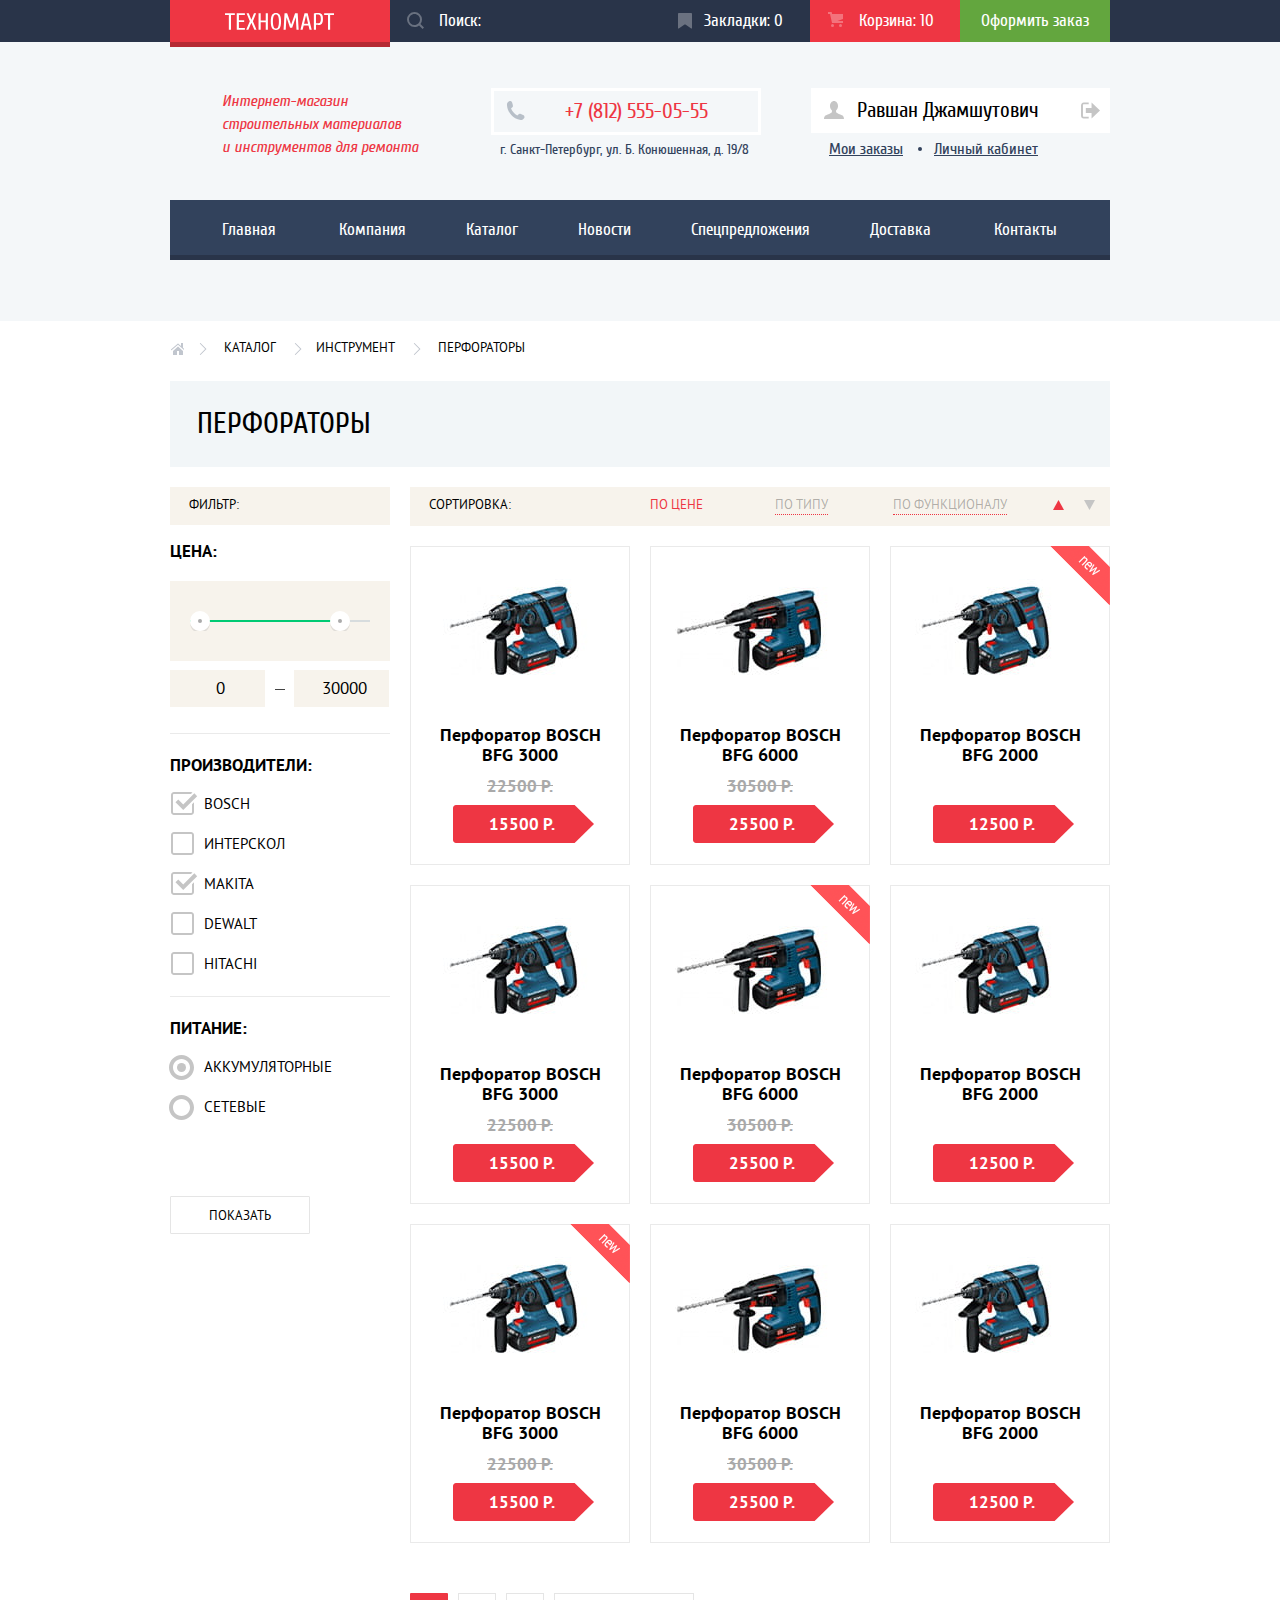
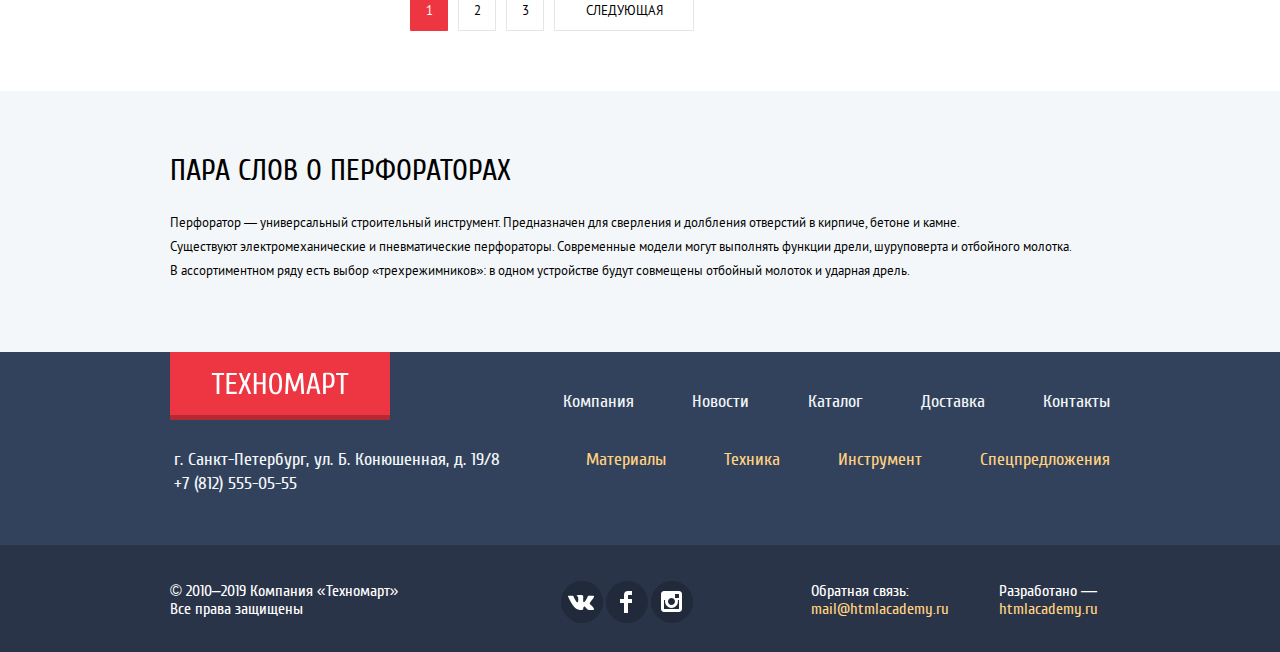
==== catalog.html @ 4da07284 "Завершила стилизацию" ====
<!DOCTYPE html>
<html lang="ru">
  <head>
    <meta charset="utf-8">
    <title>HTML Academy: Техномарт.Каталог</title>
    <link href="css/normalize.css" rel="stylesheet">
    <link href="css/style.css" rel="stylesheet">
  </head>
  <body>

    <!--Размтетка шапки-->

      <header class="main-header">
        <div class="main-navigation">
          <div class="main-navigation-wrapper container">
            <a class="main-header-logo" href="index.html">
              <img src="img/logo-technomart.svg" alt="Техномарт" width="109" height="19">
            </a>
            <form class="search" action="https://echo.htmlacademy.ru/" method="GET">
              <label class="visually-hidden" for="search">Поиск</label>
              <input class="search-input" type="text" id="search" name="search" placeholder="Поиск:">
              <button class="search-button" type="submit">
                <svg xmlns="http://www.w3.org/2000/svg" width="17" height="17" viewBox="0 0 17 17"><path fill="#ffffff" d="M17 15.586l-3.542-3.542A7.465 7.465 0 0 0 15 7.5 7.5 7.5 0 1 0 7.5 15c1.71 0 3.282-.579 4.544-1.542L15.586 17 17 15.586zM2 7.5C2 4.467 4.467 2 7.5 2 10.532 2 13 4.467 13 7.5c0 3.032-2.468 5.5-5.5 5.5A5.506 5.506 0 0 1 2 7.5z"/></svg>
                <span class="visually-hidden">Кнопка поиска</span>
              </button>
            </form>
            <ul>
              <li><a class="main-navigation-links bookmarks" href="#">Закладки: 0</a></li>
              <li><a class="main-navigation-links basket user-mark" href="#">Корзина: 10</a></li>
              <li><a class="order" href="#">Оформить заказ</a></li>
            </ul>
          </div>
        </div>

        <div class="user-navigation user-navigation-catalog container">
          <p class="user-navigation-name">Интернет-магазин строительных материалов и&nbsp;инструментов для ремонта</p>
          <p class="user-navigation-contacts">
            <a class="phone" href="tel:+78125550555">+7 (812) 555-05-55</a>
            <span class="adress">г. Санкт-Петербург, ул. Б. Конюшенная, д. 19/8</span>
          </p>
          <div class="user-area-wrapper">
            <p class="user-area">
              <a class="user-name" href="#">
                <svg xmlns="http://www.w3.org/2000/svg" width="20" height="18" viewBox="0 0 20 18">
                  <path fill="#c5c5c5" d="M17.881 14.166c-2.144-.735-4.256-1.666-5.207-2.39-.657-.501-.77-1.618-.517-2.415 1.118-.903 1.864-2.477 1.864-4.278C14.021 2.276 12.221 0 10 0S5.979 2.276 5.979 5.083c0 1.801.746 3.374 1.863 4.277.253.798.141 1.915-.517 2.416-.95.724-3.063 1.654-5.207 2.39S0 18 0 18h20s.025-3.099-2.119-3.834z"/>
                </svg>
                <span>Равшан Джамшутович</span>
              </a>
              <a class="user-logout" href="#">
                <span class="visually-hidden">Выход</span>
                <svg xmlns="http://www.w3.org/2000/svg" width="21" height="17" viewBox="0 0 21 17">
                  <g fill="#c5c5c5">
                      <path d="M21 8.5L12.125 0v6h-6v5h6v6z"/>
                      <path d="M3.106 13.952V3.048c.018-.376.171-1.057 1.01-1.057h5.027V0H4.116C1.938 0 1.112 1.81 1.087 3.027v10.946C1.112 15.189 1.938 17 4.116 17h5.027v-1.99H4.116c-.839 0-.992-.683-1.01-1.058z"/>
                  </g>
                </svg>
              </a>
            </p>
            <ul class="user-area-orders">
              <li>
                <a href="#">Мои заказы</a>
              </li>
              <li class="personal-area">
                <a href="#">Личный кабинет</a>
              </li>
            </ul>
          </div>
        </div>

        <nav class="site-navigation container">
          <ul>
            <li class="site-navigation-main-link"><a href="index.html">Главная</a></li>
            <li class="site-navigation-company-link"><a href="about-company.html">Компания</a></li>
            <li><a>Каталог</a></li>
            <li><a href="news.html">Новости</a></li>
            <li><a href="special-offer.html">Спецпредложения</a></li>
            <li><a href="delivery.html">Доставка</a></li>
            <li class="site-navigation-contacts-link"><a href="#contacts">Контакты</a></li>
          </ul>
        </nav>
      </header>

    <!--Разметка основной части-->

      <main>
        <div class="container">
        <ul class="breadcrumbs">
          <li><a class="breadcrumbs-index" href="index.html"><span class="visually-hidden">Главная</span></a></li>
          <li><a href="catalog.html">Каталог</a></li>
          <li><a href="tool.html">Инструмент</a></li>
          <li>Перфораторы</li>
        </ul>

        <h1 class="catalog-header">Перфораторы</h1>
        <div class="catalog-sections-wrapper">
          <section class="catalog-filter">
            <h2>Фильтр:</h2>

        <!--Разметка формы-->

            <form class="catalog-filter-form" action="https://echo.htmlacademy.ru/" method="POST">
              <fieldset class="catalog-range">
                <legend>Цена:</legend>
                <div class="range-controls">
                  <div class="scale">
                    <div class="bar"></div>
                  </div>
                  <div class="range-toggle range-toggle-min"></div>
                  <div class="range-toggle range-toggle-max"></div>
                </div>
                <label class="visually-hidden" for="from">От</label>
                <input class="range-from" type="text" name="from" id="from" value="0">
                <span class="dash"></span>
                <label class="visually-hidden" for="to">До</label>
                <input class="range-to" type="text" name="to" id="to" value="30000">
              </fieldset>

              <fieldset class="catalog-manufacturers">
                <legend>Производители:</legend>
                <ul>
                  <li class="filter-option">
                    <input class="visually-hidden filter-input-checkbox" type="checkbox" name="bosch" id="bosch" checked>
                    <label for="bosch">Bosch</label>
                  </li>
                  <li class="filter-option">
                    <input class="visually-hidden filter-input-checkbox" type="checkbox" name="interscol" id="interscol">
                    <label for="interscol">Интерскол</label>
                  </li>
                  <li class="filter-option">
                    <input class="visually-hidden filter-input-checkbox" type="checkbox" name="makita" id="makita" checked>
                    <label for="makita">Makita</label>
                  </li>
                  <li class="filter-option">
                    <input class="visually-hidden filter-input-checkbox" type="checkbox" name="dewalt" id="dewalt">
                    <label for="dewalt">Dewalt</label>
                  </li>
                  <li class="filter-option">
                    <input class="visually-hidden filter-input-checkbox" type="checkbox" name="hitachi" id="hitachi">
                    <label for="hitachi">Hitachi</label>
                  </li>
                </ul>
              </fieldset>

              <fieldset class="catalog-charge">
                <legend>Питание:</legend>
                <ul>
                  <li class="filter-option">
                    <input class="visually-hidden filter-input-radio" type="radio" name="supply" value="accumulator" id="accumulator" checked>
                    <label for="accumulator">Аккумуляторные</label>
                  </li>
                  <li class="filter-option">
                    <input class="visually-hidden filter-input-radio" type="radio" name="supply" value="network" id="network">
                    <label for="network">Сетевые</label>
                  </li>
                </ul>
              </fieldset>
              <button class="results-button" type="submit">Показать</button>
            </form>
          </section>

          <section class="catalog-results">
            <div class="sorting">
              <h2>Сортировка:</h2>
              <ul class="catalog-results-sorting">
                <li class="sorting-active"><a >По цене</a></li>
                <li><a href="#">По типу</a></li>
                <li><a href="#">По функционалу</a></li>
              </ul>
              <div class="dir">
                <a class="up current-dir"><span class="visually-hidden">Вверх</span>
                  <svg xmlns="http://www.w3.org/2000/svg" width="11" height="10" viewBox="0 0 11 10"><path fill="#231F20" d="M5.5 0L0 10h11z"/></svg>
                </a>
                <a class="down" href="#"><span class="visually-hidden">Вниз</span>
                  <svg xmlns="http://www.w3.org/2000/svg" width="11" height="10" viewBox="0 0 11 10"><path fill="#231F20" d="M5.5 10L0 0h11"/></svg>
                </a>
              </div>
            </div>

            <ul class="catalog-items-wrapper">
              <li class="catalog-item">
                <a href="catalog-item.html">
                  <h3>Перфоратор BOSCH BFG 3000</h3>
                  <p class="catalog-item-image">
                    <img src="img/item-image2.jpg" alt="Перфоратор BOSCH BFG 3000" width="218" height="170">
                  </p>
                </a>
                <del>22500 р.</del>
                <p class="new-price">15500 р.</p>
                <div class="item-buttons">
                  <button class="button-buy" type="button">Купить</button>
                  <button class="button-bookmark" type="button">В закладки</button>
                </div>
              </li>

              <li class="catalog-item">
                <a href="catalog-item.html">
                  <h3>Перфоратор BOSCH BFG 6000</h3>
                  <p class="catalog-item-image">
                    <img src="img/item-image3.jpg" alt="Перфоратор BOSCH BFG 6000" width="218" height="170">
                  </p>
                </a>
                <del>30500 р.</del>
                <p class="new-price">25500 р.</p>
                <div class="item-buttons">
                  <button class="button-buy" type="button">Купить</button>
                  <button class="button-bookmark" type="button">В закладки</button>
                </div>
              </li>

              <li class="catalog-item no-sale-item flag">
                <a href="catalog-item.html">
                  <h3>Перфоратор BOSCH BFG 2000</h3>
                  <p class="catalog-item-image">
                    <img src="img/item-image4.jpg" alt="Перфоратор BOSCH BFG 2000" width="218" height="170">
                  </p>
                </a>
                <p class="new-price">12500 р.</p>
                <div class="item-buttons">
                  <button class="button-buy" type="button">Купить</button>
                  <button class="button-bookmark" type="button">В закладки</button>
                </div>
              </li>

              <li class="catalog-item">
                <a href="catalog-item.html">
                  <h3>Перфоратор BOSCH BFG 3000</h3>
                  <p class="catalog-item-image">
                    <img src="img/item-image2.jpg" alt="Перфоратор BOSCH BFG 3000" width="218" height="170">
                  </p>
                </a>
                <del>22500 р.</del>
                <p class="new-price">15500 р.</p>
                <div class="item-buttons">
                  <button class="button-buy" type="button">Купить</button>
                  <button class="button-bookmark" type="button">В закладки</button>
                </div>
              </li>

              <li class="catalog-item flag">
                <a href="catalog-item.html">
                  <h3>Перфоратор BOSCH BFG 6000</h3>
                  <p class="catalog-item-image">
                    <img src="img/item-image3.jpg" alt="Перфоратор BOSCH BFG 6000" width="218" height="170">
                  </p>
                </a>
                <del>30500 р.</del>
                <p class="new-price">25500 р.</p>
                <div class="item-buttons">
                  <button class="button-buy" type="button">Купить</button>
                  <button class="button-bookmark" type="button">В закладки</button>
                </div>
              </li>

              <li class="catalog-item no-sale-item">
                <a href="catalog-item.html">
                  <h3>Перфоратор BOSCH BFG 2000</h3>
                  <p class="catalog-item-image">
                    <img src="img/item-image4.jpg" alt="Перфоратор BOSCH BFG 2000" width="218" height="170">
                  </p>
                </a>
                <p class="new-price">12500 р.</p>
                <div class="item-buttons">
                  <button class="button-buy" type="button">Купить</button>
                  <button class="button-bookmark" type="button">В закладки</button>
                </div>
              </li>

              <li class="catalog-item flag">
                <a href="catalog-item.html">
                  <h3>Перфоратор BOSCH BFG 3000</h3>
                  <p class="catalog-item-image">
                    <img src="img/item-image2.jpg" alt="Перфоратор BOSCH BFG 3000" width="218" height="170">
                  </p>
                </a>
                <del>22500 р.</del>
                <p class="new-price">15500 р.</p>
                <div class="item-buttons">
                  <button class="button-buy" type="button">Купить</button>
                  <button class="button-bookmark" type="button">В закладки</button>
                </div>
              </li>

              <li class="catalog-item">
                <a href="catalog-item.html">
                  <h3>Перфоратор BOSCH BFG 6000</h3>
                  <p class="catalog-item-image">
                    <img src="img/item-image3.jpg" alt="Перфоратор BOSCH BFG 6000" width="218" height="170">
                  </p>
                </a>
                <del>30500 р.</del>
                <p class="new-price">25500 р.</p>
                <div class="item-buttons">
                  <button class="button-buy" type="button">Купить</button>
                  <button class="button-bookmark" type="button">В закладки</button>
                </div>
              </li>

              <li class="catalog-item no-sale-item">
                <a href="catalog-item.html">
                  <h3>Перфоратор BOSCH BFG 2000</h3>
                  <p class="catalog-item-image">
                    <img src="img/item-image4.jpg" alt="Перфоратор BOSCH BFG 2000" width="218" height="170">
                  </p>
                </a>
                <p class="new-price">12500 р.</p>
                <div class="item-buttons">
                  <button class="button-buy" type="button">Купить</button>
                  <button class="button-bookmark" type="button">В закладки</button>
                </div>
              </li>
            </ul>

            <ul class="pagination-list">
              <li class="pagination-active"><a >1</a></li>
              <li><a href="#">2</a></li>
              <li><a href="#">3</a></li>
              <li class="next"><a href="#">Следующая</a></li>
            </ul>
          </section>
        </div>
      </div>

        <section class="about-product">
          <div class="container">
          <h2 class="heading">Пара слов о перфораторах</h2>
          <p class ="description">Перфоратор — универсальный строительный инструмент.
            Предназначен для сверления и долбления отверстий в кирпиче, бетоне и камне.
            Существуют&nbsp;электромеханические и пневматические перфораторы.
            Современные модели могут выполнять функции дрели, шуруповерта и отбойного молотка.
            В&nbsp;ассортиментном ряду есть выбор «трехрежимников»:
            в одном устройстве будут совмещены отбойный молоток и ударная дрель.</p>
          </div>
        </section>
      </main>

    <!--Разметка футера-->

    <footer class="main-footer">
      <div class="container">
        <div class="footer-flex">
          <div class="footer-logo-wrapper">
            <a class="logo-footer" href="index.html">
              <img src="img/logo-footer.svg" alt="Техномарт" width="138" height="23">
            </a>
            <address class="footer-adress">г. Санкт-Петербург, ул. Б. Конюшенная, д. 19/8
              +7 (812) 555-05-55
            </address>
          </div>
          <div class="footer-nav-wrapper">
            <ul class="footer-nav">
              <li><a href="about-company.html">Компания</a></li>
              <li><a href="news.html">Новости</a></li>
              <li><a href="catalog.html">Каталог</a></li>
              <li><a href="delivery.html">Доставка</a></li>
              <li><a href="#contacts">Контакты</a></li>
            </ul>
            <ul class="footer-assortment">
              <li><a href="materials.html">Материалы</a></li>
              <li><a href="technics.html">Техника</a></li>
              <li><a href="tool.html">Инструмент</a></li>
              <li><a href="special-offer.html">Спецпредложения</a></li>
            </ul>
          </div>
        </div>
      </div>

      <div class="footer-copyright">
        <div class="copyright-wrapper container">
          <p class="footer-copyright-company">© 2010–2019 Компания «Техномарт»
            <span>Все права защищены</span>
          </p>
          <div class="footer-social">
            <a class="social-button footer-vkontakte" href="#"><span class="visually-hidden">Вконтакте</span></a>
            <a class="social-button footer-facebook" href="#"><span class="visually-hidden">Фейсбук</span></a>
            <a class="social-button footer-instagram" href="#"><span class="visually-hidden">Инстаграм</span></a>
          </div>
          <p class="feedback">
            <span>Обратная связь:</span>
            <span><a class="copyright-links" href="mailto:mail@htmlacademy.ru">mail@htmlacademy.ru</a></span>
          </p>
          <p class="development">
            <span>Разработано — </span>
            <a class="copyright-links" href="https://htmlacademy.ru/intensive/htmlcss">htmlacademy.ru</a>
          </p>
        </div>
      </div>
    </footer>

     <!--Модальные окна-->

      <div class="modal modal-basket">
        <p>Товар добавлен в корзину!</p>
        <div class="basket-buttons">
          <a class="red-button" href="#">Оформить заказ</a>
          <a class="basket-continue" href="#">Продолжить покупки</a>
        </div>
        <button class="modal-close" type="button">
          <span class="visually-hidden">Закрыть</span>
        </button>
      </div>

  </body>
</html>
---- css/style.css ----
@font-face {
  font-family: "Cuprum";
  font-style: normal;
  font-weight: 400;
  src: url("../fonts/cuprum.woff2") format("woff2"),
       url("../fonts/cuprum.woff") format("woff");

}

@font-face {
  font-family: "Cuprum";
  font-style: italic;
  font-weight: 400;
  src: url("../fonts/cuprumitalic.woff2") format("woff2"),
       url("../fonts/cuprumitalic.woff") format("woff");
}

@font-face {
  font-family: "Cuprum";
  font-style: normal;
  font-weight: 700;
  src: url("../fonts/cuprumbold.woff2") format("woff2"),
       url("../fonts/cuprumbold.woff") format("woff");
}


@font-face {
  font-family: "PT Sans";
  font-style: normal;
  font-weight: 400;
  src: url("../fonts/ptsans.woff2") format("woff2"),
       url("../fonts/ptsans.woff") format("woff");
}


@font-face {
  font-family: "PT Sans";
  font-style: normal;
  font-weight: 700;
  src: url("../fonts/ptsansbold.woff2") format("woff2"),
       url("../fonts/ptsansbold.woff") format("woff");
}


*, *::before, *::after {
  box-sizing: inherit;
}

html {
  box-sizing: border-box;
}

body {
  min-width: 960px;
  margin: 0;
  padding: 0;

  font-family: "PT Sans", Arial, sans-serif;
  font-size: 13px;
  line-height: 24px;
  font-weight: 400;
  color: #000000;

  background-color: #ffffff;
  background-repeat: no-repeat;
}

.container {
  width: 960px;
  padding-left: 10px;
  padding-right: 10px;
  margin: 0 auto;
}

a {
  text-decoration: none;
}

img {
  max-width: 100%;
  height: auto;
}

.visually-hidden {
  position: absolute;
  width: 1px;
  height: 1px;
  margin: -1px;
  padding: 0;

  overflow: hidden;
  border: 0;
  clip: rect(0 0 0 0);
}


/*Стилизация header*/

.main-header {
  padding-bottom: 48px;

  font-family: "Cuprum", Arial, sans-serif;
  background-color: #f4f7f9;
}

.main-navigation,
.search-input {
  font-size: 17px;
  line-height: 18px;
  color: #ffffff;

  background-color: #293449;
}

.main-navigation-wrapper {
  display: flex;
  flex-wrap: wrap;
}

.main-header-logo {
  display: block;
  width: 220px;
  padding-top: 13px;
  padding-right: 56px;
  padding-bottom: 7px;
  padding-left: 55px;

  background-color: #ee3643;
  box-shadow: 0px 5px 0 0 #b52933;
}

.main-header-logo:hover,
.main-header-logo:focus {
  background-color: #ca2c37;
  outline: none;
}

.main-header-logo:active {
  background-color: #ba2732;
  outline: none;
}

.search {
  display: flex;
  justify-content: flex-end;
  flex-direction: row-reverse;
  width: 270px;
}

.search-button {
  width: 45px;
  background-color: #293449;
  border: none;
}

.search-button svg {
  width: 17px;
  height: 17px;
  margin-top: 3px;
  margin-left: 5px;
}

.search-button path {
  opacity: 0.3;
}

.search-input {
  display: block;
  width: 221px;
  padding-top: 12px;
  padding-bottom: 12px;
  padding-left: 4px;

  border: none;
}

.search-input::placeholder {
  color: #ffffff;
  opacity: 1;
}

.search-input:hover + .search-button {
  background-color: #212a3a;
}

.search-input:hover + .search-button path {
  opacity: 1;
}

.search-input:focus + .search-button {
  background-color: #ffffff;
}

.search-input:focus + .search-button path {
  fill: #ee3643;
  opacity: 1;
}

.main-navigation ul {
  display: flex;
  justify-content: flex-end;
  flex-wrap: wrap;
  width: 450px;
  margin-top: 0px;
  margin-bottom: 0px;
  margin-left: auto;
  padding: 0px;

  list-style: none;
}

.main-navigation li {
  width: 150px;
}

.main-navigation a {
  display: block;

  color: inherit;
}

.search-input:hover,
.main-navigation-links:hover,
.main-navigation-links:focus {
  background-color: #212a3a;
  outline: none;
}

.search-input:focus {
  background-color: #ffffff;
  outline: none;
  color: #000000;
}

.main-navigation-links {
  padding-left: 44px;
  padding-top: 12px;
  padding-bottom: 12px;
}

.main-navigation-links:active {
  background-color: #161d29;
  outline: none;
  color: rgba(255, 255, 255, 0.6);
}

.bookmarks {
  position: relative;
}

.bookmarks::before {
  content: "";
  position: absolute;

  width: 14px;
  height: 16px;

  background-image: url("../img/icon-bookmark.svg");
  background-repeat: no-repeat;

  top: 13px;
  left: 18px;

  opacity: 0.3;
}

.basket {
  position: relative;

  padding-left: 49px;
}

.basket::before {
  content: "";
  position: absolute;

  width: 15px;
  height: 15px;

  background-image: url("../img/icon-cart.svg");
  background-repeat: no-repeat;

  top: 12px;
  left: 18px;

  opacity: 0.3;
}

.bookmarks:hover::before,
.bookmarks:focus::before,
.basket:hover::before,
.basket:focus::before {
  opacity: 1;
}

.bookmarks:active::before,
.basket:active::before {
  opacity: 0.5;
}
.order {
  text-align: center;
  padding-top: 12px;
  padding-bottom: 12px;

  background-color: #63a63e;
}

.order:hover,
.order:focus {
  background-color: #5fbb2d;
  outline: none;
}

.order:active {
  background-color: #518534;
  outline: none;
  color: rgba(255, 255, 255, 0.5);
}

.user-navigation {
  display: flex;
  flex-wrap: wrap;
  margin-bottom: 39px;
  padding-top: 30px;
}

.user-navigation h1,
.user-navigation-name {
  width: 200px;
  margin-left: 52px;
  margin-top: 18px;
  margin-bottom: 0px;

  font-size: 16px;
  line-height: 23px;
  font-weight: 400;
  font-style: italic;
  color: #ee3643;
}

.user-navigation-contacts {
  display: flex;
  flex-direction: column;
  width: 280px;
  margin-top: 16px;
  margin-left: 69px;
  margin-bottom: 0px;
}

.phone {
  width: 270px;
  position: relative;
  padding-top: 10px;
  padding-right: 49px;
  padding-bottom: 10px;
  padding-left: 69px;

  font-size: 21px;
  line-height: 21px;
  text-align: center;
  color: #ee3643;

  border: 3px solid #ffffff;
}

.phone::before {
  content: "";
  position: absolute;

  width: 19px;
  height: 19px;

  background-image: url("../img/icon-phone.svg");
  background-repeat: no-repeat;

  top: 10px;
  left: 12px;
}

.adress {
  display: block;
  margin-top: 3px;
  margin-left: 9px;

  font-size: 14px;
  line-height: 24px;
  color: #32425c;
}

.user-navigation ul {
  display: flex;
  justify-content: space-between;
  flex-wrap: wrap;
  margin-top: 28px;
  margin-bottom: 0px;
  margin-left: auto;
  padding-left: 0px;

  list-style: none;
}

.user-navigation-button {
  padding-top: 10px;
  padding-bottom: 10px;

  font-size: 21px;
  line-height: 21px;
  color: #000000;

  background-color: #ffffff;
}

.user-navigation-button:hover,
.user-navigation-button:focus {
  color: #ee3643;
  outline: none;
}

.user-navigation-button:active {
  color: rgba(0, 0, 0, 0.3);
  outline: none;
}

.login {
  position: relative;
  padding-right: 26px;
  padding-left: 48px;
}

.login svg {
  position: absolute;
  width: 20px;
  height: 17px;

  top: 14px;
  left: 14px;
}

.login:hover path,
.login:focus path {
  fill: #32425C;
}

.login:active path {
  fill: #c5c5c5;
}

.registration {
  margin-left: 10px;
  padding-right: 24px;
  padding-left: 23px;
}

.site-navigation {
  width: 940px;
  margin: 0 auto;
  padding: 0px;

  background-color: #32425c;
  box-shadow: inset 0px -5px 0 0 #293449;
}

.site-navigation ul {
  display: flex;
  flex-wrap: wrap;

  margin-top: 0px;
  margin-right: 0px;
  margin-left: 0px;
  padding-left: 0px;
  padding-right: 0px;

  list-style: none;
}

.site-navigation a {
  display: block;
  padding-top: 21px;
  padding-right: 30px;
  padding-bottom: 22px;
  padding-left: 30px;

  font-size: 17px;
  line-height: 17px;
  text-align: center;
  color: #ffffff;
}

.site-navigation-main-link a {
  padding-left: 52px;
}

.site-navigation-company-link a,
.site-navigation-contacts-link a {
  padding-left: 33px;
}

.site-navigation-contacts-link a {
  padding-right: 52px;
}

.site-navigation a:hover,
.site-navigation a:focus {
  background-color: #293449;
  outline: none;
}

.site-navigation a:active {
  background-color: #1d2739;
  color: rgba(255, 255, 255, 0.5);
  outline: none;
}

/*стилизация main*/


.catalog {
  margin-bottom: 53px;

  font-family: "Cuprum", Arial, sans-serif;
}

.assortment {
  padding-left: 0px;
  margin-top: 0px;
  margin-bottom: 0px;

  list-style: none;
}

.assortment-wrapper {
  display: flex;
  justify-content: space-between;
  flex-wrap: wrap;

  margin-top: 58px;
  margin-bottom: 20px;
}

.assortment li {
  width: 300px;
  padding-top: 21px;
  padding-bottom: 23px;
  padding-left: 23px;
}

.assortment span {
  display: block;
  margin-bottom: 12px;

  font-size: 24px;
  line-height: 30px;
  color: #ffffff;
  letter-spacing: 0.8px;
}

.assortment a {
  display: block;
  width: 135px;

  margin-left: 2px;
  padding-top: 11px;
  padding-bottom: 8px;

  font-size: 14px;
  line-height: 18px;
  color: #ffffff;
  text-transform: uppercase;
  text-align: center;

  background-color: rgba(0, 0, 0, 0.1);
  border-radius: 3px;
}

.assortment a:hover,
.assortment a:focus {
  background-color: rgba(0, 0, 0, 0.2);
  outline: none;
}

.assortment a:active {
  background-color: rgba(0, 0, 0, 0.3);
  outline: none;
}

.materials {
  position: relative;

  background-color: #ffbf47;
}

.materials::before {
  content: "";
  position: absolute;

  width: 44px;
  height: 65px;

  background-image: url("../img/icon-1.svg");
  background-repeat: no-repeat;

  top: 31px;
  right: 43px;
}

.flag {
  position: relative;
}

.flag::after {
  content: "";
  position: absolute;

  width: 60px;
  height: 59px;

  background-image: url("../img/new-flag.png");
  background-repeat: no-repeat;

  top: 0px;
  right: 0px;
}

.tool {
  position: relative;

  background-color: #3bbce3;
}

.tool::before {
  content: "";
  position: absolute;

  width: 75px;
  height: 61px;

  background-image: url("../img/icon-2.svg");
  background-repeat: no-repeat;

  top: 33px;
  right: 28px;
}

.technics {
  position: relative;

  background-color: #dc91d8;
}

.technics::before {
  content: "";
  position: absolute;

  width: 78px;
  height: 62px;

  background-image: url("../img/icon-3.svg");
  background-repeat: no-repeat;

  top: 31px;
  right: 31px;
}

.technics a {
  margin-left: 0px;
}

/* стилизация слайдера */

.slide-wrapper {
  display: flex;
  justify-content: space-between;
}

.slide-container {
  position: relative;
}

.slide-tool {
  margin-top: 0px;
  margin-bottom: 0px;
  padding-left: 0px;

  list-style: none;
}

.slide-tool li {
  width: 620px;
  position: relative;

  background-color: #706d6d;
}

.slide-tool h3 {
  position: absolute;
  margin-top: 0px;
  margin-bottom: 0px;

  top: 24px;
  left: 24px;

  font-size: 36px;
  line-height: 36px;
  font-weight: 700;
  color: #ffffff;
  text-transform: uppercase;
}

.slide-tool img {
  display: block;
}

.slide-tool span {
  display: block;
  position: absolute;

  top: 61px;
  left: 25px;

  font-size: 18px;
  line-height: 24px;
  color: #ffffff;
}

.red-button {
  display: block;

  font-family: "Cuprum", Arial, sans-serif;
  font-size: 14px;
  line-height: 18px;
  text-align: center;
  color: #ffffff;
  text-transform: uppercase;

  background-color: #ee3643;
  border-radius: 3px;
}

.red-button:hover,
.red-button:focus {
  background-color: #ca2c37;
  outline: none;
}

.red-button:active {
  background-color: #ba2732;
}

.slide-red-button {
  position: absolute;
  width: 195px;
  padding-top: 11px;
  padding-bottom: 10px;
  padding-left: 4px;

  left: 25px;
  bottom: 21px;
}

.back {
  position: absolute;
  width: 22px;
  height: 40px;
  top: 114px;
  left: 25px;

  background-color: transparent;
  background-image: url("../img/icon-left.svg");
  background-repeat: no-repeat;

  border: none;
}

.forward {
  position: absolute;
  width: 22px;
  height: 40px;
  top: 114px;
  right: 20px;

  background-color: transparent;
  background-image: url("../img/icon-right.svg");
  background-repeat: no-repeat;

  border: none;
}

.back:hover,
.back:focus,
.forward:hover,
.forward:focus {
  opacity: 0.5;
}

.back:active,
.forward:active {
  opacity: 0.3;
}

.slide-1 {
  position: absolute;
  width: 10px;
  height: 10px;
  padding-left: 0px;
  padding-right: 0px;
  bottom: 36px;
  left: 295px;

  background-color: #ffffff;
  background-repeat: no-repeat;
  border: none ;

  border-radius: 50%;
}

.slide-2 {
  position: absolute;
  width: 10px;
  height: 10px;
  padding-left: 0px;
  padding-right: 0px;
  bottom: 36px;
  right: 295px;

  background-color: #ffffff;
  background-repeat: no-repeat;
  border: none ;

  border-radius: 50%;
}


.indicator::before {
  content: "";
  position: absolute;

  top: 2px;
  left: 2px;

  width: 6px;
  height: 6px;

  background-color: #ee3643;
  background-repeat: no-repeat;

  border-radius: 50%;
}

.hummer-drill {
  display: none;
}

.discounts {
  position: relative;
  margin-bottom: 20px;

  background-color: #8ed78f;
}

.delivery {
  position: relative;
  background-color: #ffc047;
}

.discounts a,
.delivery a {
  margin-left: 0px;
  padding-top: 11px;
}

.discounts::before {
  content: "";
  position: absolute;

  width: 59px;
  height: 72px;

  background-image: url("../img/icon-4.svg");
  background-repeat: no-repeat;

  top: 26px;
  right: 45px;
}

.delivery::before {
  content: "";
  position: absolute;

  width: 78px;
  height: 63px;

  background-image: url("../img/icon-5.svg");
  background-repeat: no-repeat;

  top: 32px;
  right: 31px;
}

/* популярные товары */

.popular {
  display: flex;
  justify-content: space-between;
  margin-bottom: 21px;

  background-color: #f9f5f0;
}

.popular h2 {
  margin-top: 30px;
  margin-bottom: 27px;
  margin-left: 28px;

  font-family: "Cuprum", Arial, sans-serif;
  font-size: 30px;
  line-height: 30px;
  color: #32425c;
  font-weight: 400;
  text-transform: uppercase;
}

.red-button-popular {
  width: 253px;
  margin-top: 25px;
  margin-right: 23px;
  margin-bottom: 25px;
  margin-left: auto;
  padding-top: 10px;
  padding-bottom: 10px;
}

.catalog-list {
  margin-top: 0px;
  margin-bottom: 0px;
  padding-left: 0px;

  list-style: none;
}

.list-wrapper {
  display: flex;
  justify-content: space-between;
  flex-wrap: wrap;
}

.catalog-item {
  position: relative;
  width: 220px;
  margin-bottom: 20px;

  border: 1px solid #eaeaea;
}

.catalog-item-image {
  margin-top: 0px;
  margin-bottom: 8px;
}

.catalog-item a {
  display: flex;
  flex-direction: column-reverse;
}

.catalog-item:hover {
  box-shadow: 0px 10px 25px 0 rgba(41, 52, 73, 0.5);
}

.catalog-item h3 {
  margin-top: 0px;
  margin-bottom: 12px;
  padding-right: 15px;
  padding-left: 15px;

  font-size: 18px;
  line-height: 20px;
  font-weight: 700;
  text-align: center;
  color: #000000;
}

.catalog-item img {
  display: block;
  margin: 0 auto;
}

.catalog-item.flag::after {
  top: -1px;
  right: -1px;

  z-index: 20;
}

.catalog-item del {
  display: block;
  margin-bottom: 7px;

  font-size: 17px;
  line-height: 18px;
  font-weight: 700;
  text-transform: uppercase;
  text-align: center;
  color: #a9a9a9;
}

.new-price {
  margin-top: 0px;
  margin-bottom: 18px;
  margin-left: 7px;

  padding-top: 13px;
  padding-right: 40px;
  padding-bottom: 13px;
  padding-left: 36px;

  font-size: 17px;
  line-height: 18px;
  font-weight: 700;
  text-align: center;
  color: #ffffff;
  text-transform: uppercase;

  background-image: url("../img/item-button.svg");
  background-repeat: no-repeat;
  background-position: center;
}

.no-sale-item h3 {
  margin-bottom: 37px;
}

.item-buttons {
  position: absolute;
  top: 0px;
  left: 0px;

  width: 218px;
  height: 170px;
  padding-top: 43px;
  padding-right: 0px;
  padding-bottom: 40px;
  padding-left: 0px;

  background-color: rgba(255,255,255,0.9);
  z-index: 10;
}

.button-buy,
.button-bookmark {
  display: block;
  width: 135px;

  margin: 0 auto;
  margin-bottom: 8px;
  padding-top: 7px;
  padding-bottom: 7px;

  font-family: "Cuprum", Arial, sans-serif;
  font-size: 14px;
  line-height: 18px;
  font-weight: 400;
  text-align: center;
  text-transform: uppercase;

  border: none;
  border-radius: 3px;
}

.button-buy {
  position: relative;
  padding-top: 10px;
  padding-bottom: 10px;

  color: #ffffff;

  background-color: #63a63e;
  box-shadow: inset 0px -3px 0 0 #367315;
}

.button-buy::before {
  content: "";
  position: absolute;

  width: 15px;
  height: 15px;

  background-image: url("../img/icon-cart.svg");
  background-repeat: no-repeat;

  top: 11px;
  left: 12px;

  opacity: 0.3;
}

.button-buy:hover,
.button-buy:focus {
  background-color: #5fbb2d;
  outline: none;
}


.button-buy:active {
  background-color: #518534;
  box-shadow: none;
  outline: none;
}

.button-buy:hover::before,
.button-buy:focus::before,
.button-buy:active::before {
  opacity: 1;
}

.button-bookmark {
  padding-top: 8px;

  color: #32425c;

  background-color: #ffffff;
  border: 3px solid #63a63e;
}

.button-bookmark:hover,
.button-bookmark:focus,
.button-bookmark:active {
  border: 3px solid #32425c;
  outline: none;
}

.button-bookmark:active {
  opacity: 0.3;
}

.item-buttons {
  display: none;
}

.catalog-item:hover .item-buttons {
  display: block;
}

.catalog-item:focus-within .item-buttons {
  display: block;
}


/* популярные производители */

.manufacturers {
  padding-bottom: 65px;
}

.manufacturers-item {
  display: flex;
  flex-wrap: wrap;
  margin-top: 0px;
  margin-bottom: 0px;
  padding-left: 0px;

  list-style: none;
}

.manufacturers-item li {
  width: 220px;
  min-height: 145px;
  margin-right: 20px;
  margin-bottom: 20px;

  border: 1px solid #eaeaea;
}

.manufacturers-item li:nth-child(4n) {
  margin-right: 0px;
}

.manufacturers-item li:hover,
.manufacturers-item li:focus {
  box-shadow: 0px 10px 25px 0 rgba(41, 52, 73, 0.5);
  outline: none;
}

.manufacturers-item li:active {
  box-shadow: 0px 4px 10px 0 rgba(41, 52, 73, 0.5);
  outline: none;
  opacity: 0.3;
}

.manufacturers-item a {
  display: block;
}

.manufacturers-item img {
  display: block;
  margin: 0 auto;
}

.item-bosch {
  padding-top: 53px;
  padding-bottom: 54px;
}

.item-makita {
  padding-top: 50px;
  padding-bottom: 54px;
}

.item-dewalt {
  padding-top: 48px;
  padding-bottom: 52px;
}

.item-interscol {
  padding-top: 20px;
  padding-bottom: 36px;
}

.item--hitachi {
  padding-top: 57px;
  padding-bottom: 56px;
  padding-left: 3px;
}

.item-lg {
  padding-top: 34px;
  padding-bottom: 37px;
}

.item-aeg {
  padding-top: 22px;
  padding-bottom: 26px;
}

.item-metabo {
  padding-top: 33px;
  padding-bottom: 42px;
  padding-left: 4px;
}


/* Сервисы */

.services {
  background-color: #f4f7f9;
}

.heading {
  margin-top: 0px;
  margin-bottom: 25px;
  padding-top: 64px;

  font-family: "Cuprum", Arial, sans-serif;
  font-size: 30px;
  line-height: 30px;
  font-weight: 400;
  text-transform: uppercase;
}

.description {
  margin-top: 0px;
  margin-bottom: 33px;
}

.services-slide-wrapper {
  display: flex;
  justify-content: space-between;
}

.services-buttons {
  position: relative;
  padding-top: 36px;
}

.services-buttons::before {
  content: "";
  position: absolute;

  width: 10px;
  height: 279px;

  background-image: url("../img/divider.png");
  background-repeat: no-repeat;

  top: 0;
  right: 0;
}

.services-button {
  display: block;
  width: 240px;
  padding-top: 16px;
  padding-bottom: 17px;
  padding-left: 22px;

  font-family: "Cuprum", Arial, sans-serif;
  font-size: 21px;
  line-height: 30px;
  font-weight: 700;
  text-align: left;
  color: #ffffff;

  background-color: #32425c;
  border: none;
  box-shadow: 0px 1px 0 0 #293449, inset 0px 1px 0 0 #405069;
}

.services-button:nth-child(2) {
  padding-top: 15px;
}

.services-button:hover,
.services-button:focus {
  background-color: #293449;
  box-shadow: 0px 1px 0 0 #293449, inset 0px 1px 0 0 #405069;
  outline: none;
}

.services-active,
.services-active:hover,
.services-button:active {
  color: #32425c;

  background-color: #ffffff;
  box-shadow: none;
} /*для белой кнопки*/

.services-slider {
  width: 620px;
  padding-left: 0px;
  margin-top: 0px;
  margin-bottom: 0px;

  list-style: none;
}

.services-slider li {
  padding-bottom: 130px;
}

.services-heading {
  margin-top: 36px;
  margin-bottom: 24px;

  font-family: "Cuprum", Arial, sans-serif;
  font-size: 36px;
  line-height: 36px;
  font-weight: 400;
  text-transform: uppercase;

  color:  #32425c
}

.services-description {
  margin-top: 0px;
  margin-bottom: 0px;
}

.slide-delivery {
  display: block;
  background-image: url("../img/delivery.png");
  background-repeat: no-repeat;
  background-position: 150px 25px;
}

.slide-delivery p {
  width: 275px;
}

.slide-guarantee {
  display: none;

  background-image: url("../img/guarantee.png");
  background-repeat: no-repeat;
  background-position: top right;
}

.slide-guarantee p {
  width: 379px;
}

.slide-credit {
  display: none;

  background-image: url("../img/credit.png");
  background-repeat: no-repeat;
  background-position: top right;
}

.slide-credit p {
  width: 279px;
  margin-bottom: 30px;
}

.credit-red-button {
  width: 195px;
  padding-top: 10px;
  padding-bottom: 10px;

  background-color: #ff5357;
}

/* О компании */

.about-company {
  display: flex;
  justify-content: space-between;
  padding-top: 15px;
  padding-bottom: 85px;
}

.about-company-wrapper {
  width: 550px;
}

.about-company-transport > p:nth-child(2) {
  margin-bottom: 24px;
}

.transport-wrapper {
  width: 386px;
  margin-bottom: 16px;
}

.transport-wrapper p {
  margin-bottom: 22px;
}

.transport-wrapper ul {
  margin-top: 0px;
  margin-bottom: 0px;
  padding-left: 0px;

  list-style: none;
}

.transport-wrapper li {
  position: relative;
  padding-left: 36px;
  padding-bottom: 20px;

  font-family: "Cuprum", Arial, sans-serif;
  font-size: 18px;
  line-height: 20px;
}

.transport-wrapper li::before {
  position: absolute;
  content: "";

  width: 25px;
  height: 2px;

  background-color: #ee3643;
  background-repeat: no-repeat;

  top: 9px;
  left: 0px;
}

.about-company-transport .red-button {
  width: 220px;
  padding-top: 10px;
  padding-bottom: 10px;
}

.map {
  display: block;
  margin-bottom: 32px;
}

.contacts-wrapper .red-button {
  padding-top: 10px;
  padding-bottom: 10px;
  padding-left: 5px;
}

/* Стилизация каталога */

.user-navigation-catalog {
  margin-bottom: 38px;
}

.user-mark {
  background-color: #ee3643;
}

.catalog-basket:hover,
.catalog-basket:focus {
  outline: none;

  background-color: #ca2c37;
}

.catalog-basket:active {
  outline: none;

  background-color: #ca2c37;
}

.user-area {
  width: 299px;
  margin-left: 40px;
  display: flex;

  margin-top: 0px;
  margin-bottom: 5px;
}

.user-name {
  width: 260px;
  display: block;
  position: relative;

  white-space: nowrap;
  overflow: hidden;

  margin-top: 16px;
  padding-top: 12px;
  padding-bottom: 11px;
  padding-right: 10px;
  padding-left: 46px;

  font-size: 21px;
  line-height: 21px;
  color: #000000;

  background-color: #ffffff;
}

.user-name svg {
  position: absolute;

  width: 20px;
  height: 18px;

  top: 13px;
  left: 13px;
}

.user-name:hover path,
.user-name:focus path {
  fill: #32425c;
}

.user-name:active {
  color: rgba(0, 0, 0, 0.3);
  outline: none;
}

.user-name:active path {
  fill:#c5c5c5;
}

.user-logout {
  display: block;
  position: relative;
  width: 39px;
  height: 45px;
  margin-top: 16px;

  background-color: #ffffff;
}

.user-logout svg {
  position: absolute;

  width: 20px;
  height: 17px;

  top: 14px;
  right: 10px;
}

.user-logout:hover path,
.user-logout:focus path {
  fill: #32425C;
}

.user-logout:active path {
  fill: #c5c5c5;
}

.user-area-wrapper .user-area-orders {
  margin-top: 0px;
  margin-left: 58px;
  padding-left: 0px;
  display: flex;
  justify-content: flex-start;

  list-style: none;
}

.user-area-orders a {
  margin-right: 15px;

  font-size: 16px;
  line-height: 18px;
  color: #32425c;
  text-decoration: underline;
}

.user-area-orders a:hover,
.user-area-orders a:focus {
  color: #ee3643;
  outline: none;
}

.user-area-orders a:active {
  color: rgba(0, 0, 0, 0.3);
  outline: none;
}

.personal-area {
  position: relative;
  padding-left: 16px;
}

.personal-area::before {
  position: absolute;
  content: "";

  width: 4px;
  height: 4px;

  background-color: #32425c;
  background-repeat: no-repeat;
  border-radius: 50%;

  top: 9px;
  left: 0px;
}

/* стилизация main каталога */

.breadcrumbs {
  display: flex;
  margin-top: 18px;
  margin-bottom: 24px;
  padding-left: 0px;

  list-style: none;
}

.breadcrumbs a,
.breadcrumbs li {
  position: relative;

  font-size: 13px;
  line-height: 18px;
  text-transform: uppercase;
  color: #000000;
}

.breadcrumbs-index {
  display: block;
  width: 28px;

  padding-right: 54px;
}

.breadcrumbs-index::before {
  position: absolute;
  content: "";

  width: 14px;
  height: 12px;

  background-image: url("../img/icon-home.svg");
  background-repeat: no-repeat;

  top: 4px;
  left: 0px;
}

.breadcrumbs > li:nth-child(2) {
  padding-right: 40px;
}

.breadcrumbs > li:nth-child(3) {
  padding-right: 43px;
}

.breadcrumbs-index::after,
.breadcrumbs > li:nth-child(2)::after,
.breadcrumbs > li:nth-child(3)::after {
  position: absolute;
  content: "";

  width: 8px;
  height: 12px;

  background-image: url("../img/icon-right-small.svg");
  background-repeat: no-repeat;

  top: 4px;
}

.breadcrumbs-index::after {
  right: 17px;
}

.breadcrumbs > li:nth-child(2)::after {
  right: 14px;
}

.breadcrumbs > li:nth-child(3)::after {
  right: 17px;
}

.catalog-header {
  width: 940px;
  margin: 0 auto;
  margin-bottom: 20px;
  padding-top: 28px;
  padding-bottom: 28px;
  padding-left: 27px;

  font-family: "Cuprum", Arial, sans-serif;
  font-size: 30px;
  line-height: 30px;
  font-weight: 400;
  text-transform: uppercase;

  background-color: #f2f6f8;
}

.catalog-sections-wrapper {
  display: flex;
  justify-content: space-between;

  margin-bottom: 60px;
}

.catalog-filter {
  width: 220px;
}

.catalog-filter h2,
.catalog-results h2,
.catalog-results-sorting a {
  font-size: 13px;
  line-height: 18px;
  font-weight: 400;
  text-transform: uppercase;
}

.catalog-filter h2 {
  margin-top: 0px;
  margin-bottom: 11px;
  padding-top: 9px;
  padding-left: 19px;
  padding-bottom: 11px;

  background-color: #f7f3ec;
}

.catalog-filter-form fieldset {
  border: none;
}

.catalog-filter-form legend {
  margin-bottom: 15px;

  font-size: 17px;
  line-height: 30px;
  font-weight: 700;
  text-transform: uppercase;
}

.range-controls {
  position: relative;
  margin-bottom: 9px;
  padding-top: 39px;
  padding-right: 20px;
  padding-bottom: 39px;
  padding-left: 20px;

  background-color: #f7f3ec;
}

.scale {
  height: 2px;

  background: #d7dcde;
}

.bar {
  width: 80%;
  height: 2px;

  background: #00ca74;
}

.range-toggle {
  position: absolute;

  width: 20px;
  height: 20px;

  background-image: url("../img/filter-button.svg");
  background-repeat: no-repeat;

  top: 30px;
}

.range-toggle-min {
  left: 20px;
}

.range-toggle-max {
  left: 160px;
}

.catalog-filter-form label {
  font-size: 15px;
  line-height: 20px;
  text-transform: uppercase;
}

.catalog-filter-form ul {
  list-style: none;
}

.catalog-filter-form .catalog-range {
  margin-top: 0px;
  margin-right: 0px;
  margin-bottom: 0px;
  margin-left: 0px;

  padding-top: 0px;
  padding-right: 0px;
  padding-bottom: 23px;
  padding-left: 0px;

  border-bottom: 1px solid #eaeaea;
}

.catalog-range input {
  width: 95px;
  padding-top: 9px;
  padding-left: 7px;
  padding-bottom: 10px;

  font-size: 17px;
  line-height: 18px;
  text-align: center;

  border: none;
  background-color: #f7f3ec;
}

.dash {
  position: relative;
  display: inline-block;
  vertical-align: middle;
  width: 23px;
  height: 38px;
}

.dash::before {
  position: absolute;
  content: "";

  width: 10px;
  height: 1px;

  background-color: #444444;
  background-repeat: no-repeat;

  top: 17px;
  left: 7px;
}

.catalog-filter-form .catalog-manufacturers {
  margin-top: 16px;
  margin-right: 0px;
  margin-bottom: 0px;
  margin-left: 0px;

  padding-top: 0px;
  padding-right: 0px;
  padding-bottom: 4px;
  padding-left: 0px;

  border-bottom: 1px solid #eaeaea;
}

.catalog-filter-form .catalog-charge {
  margin-top: 16px;
  margin-right: 0px;
  margin-bottom: 51px;
  margin-left: 0px;

  padding-top: 0px;
  padding-right: 0px;
  padding-bottom: 10px;
  padding-left: 0px;
}

.catalog-manufacturers ul,
.catalog-charge ul {
  margin-top: 0px;
  margin-bottom: 0px;

  padding-left: 0px;
}

.catalog-manufacturers legend,
.catalog-charge legend {
  margin-bottom: 12px;
}

.filter-option {
  margin-bottom: 16px;
  padding-left: 34px;
}

.filter-option label {
  position: relative;

  display: block;

  line-height: 24px;

  cursor: pointer;
  user-select: none;
}


.filter-input-checkbox:disabled + label,
.filter-input-radio:disabled + label,
.filter-input-checkbox:checked:disabled + label,
.filter-input-radio:checked:disabled + label {
  color: rgba(0, 0, 0, 0.4);
}

.filter-input-checkbox + label::before {
  content: "";
  position: absolute;

  width: 23px;
  height: 23px;

  background-image: url("../img/checkbox-off.svg");
  background-repeat: no-repeat;

  top: 0px;
  left: -33px;
}

.filter-input-checkbox:checked + label::before {
  content: "";
  position: absolute;

  width: 27px;
  height: 23px;

  background-image: url("../img/checkbox-on.svg");
  background-repeat: no-repeat;

  top: 0px;
  left: -33px;
}

.filter-input-checkbox:hover + label::before,
.filter-input-checkbox:focus + label::before {
  background-image: url("../img/checkbox-off-hover.svg");
}

.filter-input-checkbox:disabled + label::before {
  background-image: url("../img/checkbox-off-hover.svg");
  opacity: 0.3;
}

.filter-input-checkbox:checked:hover + label::before,
.filter-input-checkbox:checked:focus + label::before {
  background-image: url("../img/checkbox-on-hover.svg");
}

.filter-input-checkbox:checked:disabled + label::before {
  background-image: url("../img/checkbox-on-hover.svg");
  opacity: 0.3;
}

.filter-input-radio + label::before {
  content: "";
  position: absolute;

  width: 25px;
  height: 25px;

  background-image: url("../img/radio-off.svg");
  background-repeat: no-repeat;

  top: 0px;
  left: -35px;
}

.filter-input-radio:checked + label::before {
  content: "";
  position: absolute;

  width: 25px;
  height: 25px;

  background-image: url("../img/radio-on.svg");
  background-repeat: no-repeat;

  top: 0px;
  left: -35px;
}

.filter-input-radio:hover + label::before,
.filter-input-radio:focus + label::before {
  background-image: url("../img/radio-off-hover.svg");
}

.filter-input-radio:disabled + label::before {
  background-image: url("../img/radio-off-hover.svg");
  opacity: 0.3;
}

.filter-input-radio:checked:hover + label::before,
.filter-input-radio:checked:focus + label::before {
  background-image: url("../img/radio-on-hover.svg");
}

.filter-input-radio:checked:disabled + label::before {
  background-image: url("../img/radio-on-hover.svg");
  opacity: 0.3;
}


.results-button {
  width: 140px;
  padding-top: 10px;
  padding-bottom: 8px;

  font-family: inherit;
  font-size: 13px;
  line-height: 18px;
  text-transform: uppercase;

  border: 1px solid #e5e5e5;
  border-radius: 1px;
  background-color: #ffffff;
}

.catalog-results {
  width: 700px;
  margin-left: 20px;
}

.sorting {
  display: flex;
  flex-wrap: wrap;

  margin-bottom: 20px;

  background-color: #f7f3ec;
}

.sorting h2 {
  margin-top: 0px;
  margin-bottom: 0px;
  padding-top: 9px;
  padding-right: 120px;
  padding-bottom: 11px;
  padding-left: 19px;
}

.catalog-results-sorting {
  display: flex;
  flex-wrap: wrap;

  margin-top: 0px;
  margin-bottom: 0px;
  margin-left: 19px;

  padding-left: 0px;

  list-style: none;
}

.catalog-results-sorting a {
  display: block;
  margin-top: 9px;
  margin-bottom: 11px;
  text-align: center;

  color: rgba(0, 0, 0, 0.3);

  border-bottom: 1px dotted #ee3643;
}

.catalog-results-sorting a:hover,
.catalog-results-sorting a:focus {
  color: #000000;
  outline: none;

  border-bottom: 1px solid #ee3643;
}

.sorting-active {
  margin-right: 72px;
}

.catalog-results-sorting > li:nth-child(2) {
  margin-right: 65px;
}

.catalog-results-sorting > li:nth-child(3) {
  margin-right: 46px;
}

.sorting-active a,
.sorting-active a:hover,
.sorting-active a:focus,
.sorting-active a:active,
.catalog-results-sorting a:active {
  color: #ee3643;
  border: none;
  outline: none;
}

.dir {
  /* margin-right: 17px; */
  margin-top: 7px;
}

.up {
  margin-right: 17px;
}

.up path,
.down path {
  fill: #c5c5c5
}

.up:hover path,
.down:hover path,
.up:hover path,
.down:hover path {
  fill: #231F20;
}

.up:active path,
.down:active path {
  fill: #ee3643;
}

.current-dir path,
.current-dir:hover path,
.current-dir:focus path,
.current-dir:active path {
  fill:  #ee3643;
}

.catalog-items-wrapper {
  display: flex;
  flex-wrap: wrap;

  margin-top: 0px;
  margin-bottom: 30px;
  padding-left: 0px;

  list-style: none;
}

.catalog-items-wrapper li {
  margin-right: 20px;
}

.catalog-items-wrapper li:nth-child(3n) {
  margin-right: 0px;
}

.pagination-list {
  display: flex;
  flex-wrap: wrap;

  margin-top: 0px;
  margin-bottom: 0px;
  padding-left: 0px;

  list-style: none;
}

.pagination-list a {
  display: block;
  width: 38px;
  margin-right: 10px;
  padding-top: 8px;
  padding-bottom: 10px;

  font-size: 13px;
  line-height: 18px;
  text-transform: uppercase;
  text-align: center;
  color: #000000;

  background-color: #ffffff;
  border: 1px solid #e5e5e5;
}

.next a {
  width: 140px;
}

.pagination-list a:hover,
.pagination-list a:focus,
.results-button:hover,
.results-button:focus {
  border: 1px solid #bdc6ca;
  outline: none;
}

.pagination-list a:active,
.results-button:active {
  border: 1px solid #ee3643;
  outline: none;
}

.pagination-active a,
.pagination-active a:hover,
.pagination-active a:focus,
.pagination-active a:active {
  padding-top: 9px;
  padding-bottom: 11px;

  color: #ffffff;
  background-color: #ee3643;
  outline: none;

  border: none;
  border-radius: 1px;
}

.about-product {
  padding-bottom: 36px;
  background-color: #f4f7f9;
}

.about-product .heading {
  padding-top: 65px;
}


/* Стилизация футера */

.main-footer {
  font-family: "Cuprum", Arial, sans-serif;

  background-color: #32425c;
}

.footer-flex {
  display: flex;
  justify-content: space-between;
  padding-bottom: 49px;
}

.footer-logo-wrapper {
  width: 350px;
}

.logo-footer {
  display: block;
  width: 220px;

  margin-bottom: 33px;
  padding-top: 20px;
  padding-right: 40px;
  padding-bottom: 12px;
  padding-left: 41px;

  background-color: #ee3643;
  box-shadow: 0px 5px 0 0 #b52933;
}

.footer-adress {
  width: 330px;
  padding-left: 4px;

  font-size: 18px;
  line-height: 24px;
  font-style: normal;
  color: #f3f7f9;
  text-decoration: none;
}

.footer-nav-wrapper {
  width: 547px;
}

.footer-nav,
.footer-assortment {
  padding-left: 0px;

  list-style: none;
}

.footer-nav {
  display: flex;
  justify-content: space-between;

  margin-top: 38px;
  margin-bottom: 34px;
}

.footer-assortment {
  display: flex;
  justify-content: space-between;

  margin-top: 0px;
  margin-bottom: 20px;
  margin-left: 23px;
}

.footer-nav a,
.footer-assortment a {
  display: block;
  font-size: 18px;
  line-height: 24px;
}

.footer-nav a:hover,
.footer-nav a:focus,
.footer-assortment a:hover,
.footer-assortment a:focus {
  text-decoration: underline;
  outline: none;
}

.footer-nav a {
  color: #f1f5f7;
}

.footer-nav a:active {
  color: rgba(241, 245, 247, 0.5);
  text-decoration: none;
  outline: none;
}

.footer-assortment a {
  color: #ffd180;
}

.footer-assortment a:active {
  color: rgba(255, 209, 128, 0.5);
  text-decoration: none;
  outline: none;
}

.footer-copyright {
  padding-bottom: 9px;

  background-color: #293449;
}

.copyright-wrapper {
  display: flex;
  flex-wrap: wrap;

  padding-top: 35px;
}

.footer-copyright-company {
  width: 235px;
  margin-top: 2px;
  margin-bottom: 20px;
  margin-right: 45px;

  font-size: 16px;
  line-height: 18px;
  color: #ffffff;
}

.footer-social {
  display: flex;
  flex-wrap: wrap;
  width: 142px;
  margin-top: 1px;
  margin-left: 108px;
  margin-bottom: 20px;
}

.social-button {
  position: relative;
  width: 42px;
  height: 42px;
  margin-left: 3px;

  background-color: #212a3a;
  border-radius: 50%;
}

.social-button:hover,
.social-button:focus,
.social-button:active {
  background-color: #ee3643;
}

.footer-vkontakte::before {
  position: absolute;
  content: "";

  width: 26px;
  height: 15px;

  background-image: url("../img/icon-vk.svg");
  background-repeat: no-repeat;

  top: 14px;
  left: 7px;
}

.footer-facebook::before {
  position: absolute;
  content: "";

  width: 12px;
  height: 22px;

  background-image: url("../img/icon-fb.svg");
  background-repeat: no-repeat;

  top: 10px;
  left: 14px;
}

.footer-instagram::before {
  position: absolute;
  content: "";

  width: 21px;
  height: 21px;

  background-image: url("../img/icon-insta.svg");
  background-repeat: no-repeat;

  top: 10px;
  left: 10px;
}

.feedback,
.development {
  margin-top: 2px;
  margin-bottom: 20px;

  font-size: 16px;
  line-height: 18px;
  color: #ffffff;
}

.feedback {
  width: 135px;
  margin-left: 111px;
}

.development {
  width: 100px;
  margin-left: 53px;
}

.copyright-links {
  color: #ffd180;
}

.copyright-links:hover,
.copyright-links:focus {
  text-decoration: underline;
  outline: none;
}

.copyright-links:active {
  color: #ee3643;
  text-decoration: none;
  outline: none;
}


/* Стилизация модальных окон */

.modal {
  position: fixed;
  left: 50%;
  top: 50%;
  transform: translateX(-50%) translateY(-50%);
}

.modal-form {
  display: none;
  width: 620px;

  background-color: #ffffff;
  border-top: 7px solid #ff5257;
  box-shadow: 0px 20px 40px 0 rgba(0, 0, 0, 0.75);

  z-index: 30;
}

.modal-form p {
  margin-top: 0px;
  margin-bottom: 0px;
}

.modal-form-wrapper {
  display: flex;
  justify-content: space-between;

  margin-bottom: 21px;
  padding-top: 47px;
  padding-right: 80px;
  padding-left: 80px;
}

.modal-label {
  display: block;
  margin-bottom: 10px;

  font-family: "Cuprum", Arial, sans-serif;
  font-size: 18px;
  line-height: 18px;
}

.modal-placeholder {
  display: block;
  padding-top: 6px;
  padding-right: 10px;
  padding-bottom: 10px;
  padding-left: 16px;

  font-size: 13px;
  line-height: 18px;

  border: 2px solid #dee3e4;
}

.user-data {
  width: 220px;
}

.user-letter {
  width: 460px;
  margin: 0 auto;
}

.modal-placeholder:hover {
  border: 2px solid #b5b5b5;
  outline: none;
}

.modal-placeholder:focus,
.modal-placeholder:active {
  border: 2px solid #ee3643;
  outline: none;
}

.modal-placeholder::placeholder {
  font-size: 13px;
  line-height: 18px;
  color: #a9a9a9;
}

.modal-form .modal-letter {
  margin-bottom: 36px;
  padding-right: 80px;
  padding-left: 80px;
}

.modal-letter .modal-placeholder {
  resize: none;
  padding-bottom: 16px;
}

.modal-buttons,
.basket-buttons {
  padding-top: 37px;
  padding-bottom: 37px;
  background-color: #f4f4f4;
}

.modal-button {
  width: 460px;
  margin: 0 auto;
  padding-top: 10px;
  padding-bottom: 10px;

  border: none;
}

.modal-close {
  width: 21px;
  height: 21px;

  position: absolute;
  top: 9px;
  right: 8px;

  background-color: transparent;
  background-image: url("../img/form-close.svg");
  background-repeat: no-repeat;
  border: 0;

  cursor: pointer;
}

.modal-map {
  display: none;
  width: 940px;
  height: 446px;

  box-shadow: 0 0 14.7px 1.3px rgba(47, 42, 43, 0.5);

  z-index: 30;
}

.modal-basket {
  display: none;
  width: 620px;

  background-color: #ffffff;
  box-shadow: 0px 20px 40px 0 rgba(41, 52, 73, 0.75);
  border-top: 7px solid #ff5257;

  font-family: "Cuprum", Arial, sans-serif;
  z-index: 30;
}

.modal-basket p {
  margin-top: 0px;
  margin-bottom: 0px;
  padding-top: 66px;
  padding-bottom: 67px;
  padding-left: 55px;

  font-size: 30px;
  line-height: 30px;
  text-align: center;

  background-image: url("../img/modal-check.svg");
  background-repeat: no-repeat;
  background-position: 81px 48px;
}

.basket-buttons {
  display: flex;
  justify-content: space-around;
  padding-left: 70px;
  padding-right: 72px;

  text-transform: uppercase;

  background-color: #f1f1f1;
}

.basket-buttons a {
  width: 220px;
  padding-top: 10px;
  padding-bottom: 10px;
}

.basket-continue {
  display: block;

  font-size: 14px;
  line-height: 18px;
  color: #000000;
  text-align: center;

  background-color: #ffffff;
  border-radius: 3px;
}

.basket-continue:hover,
.basket-continue:focus {
  color: #ee3643;
  outline: none;
}

.basket-continue:active {
  color: rgba(0, 0, 0, 0.3);
  outline: none;
}
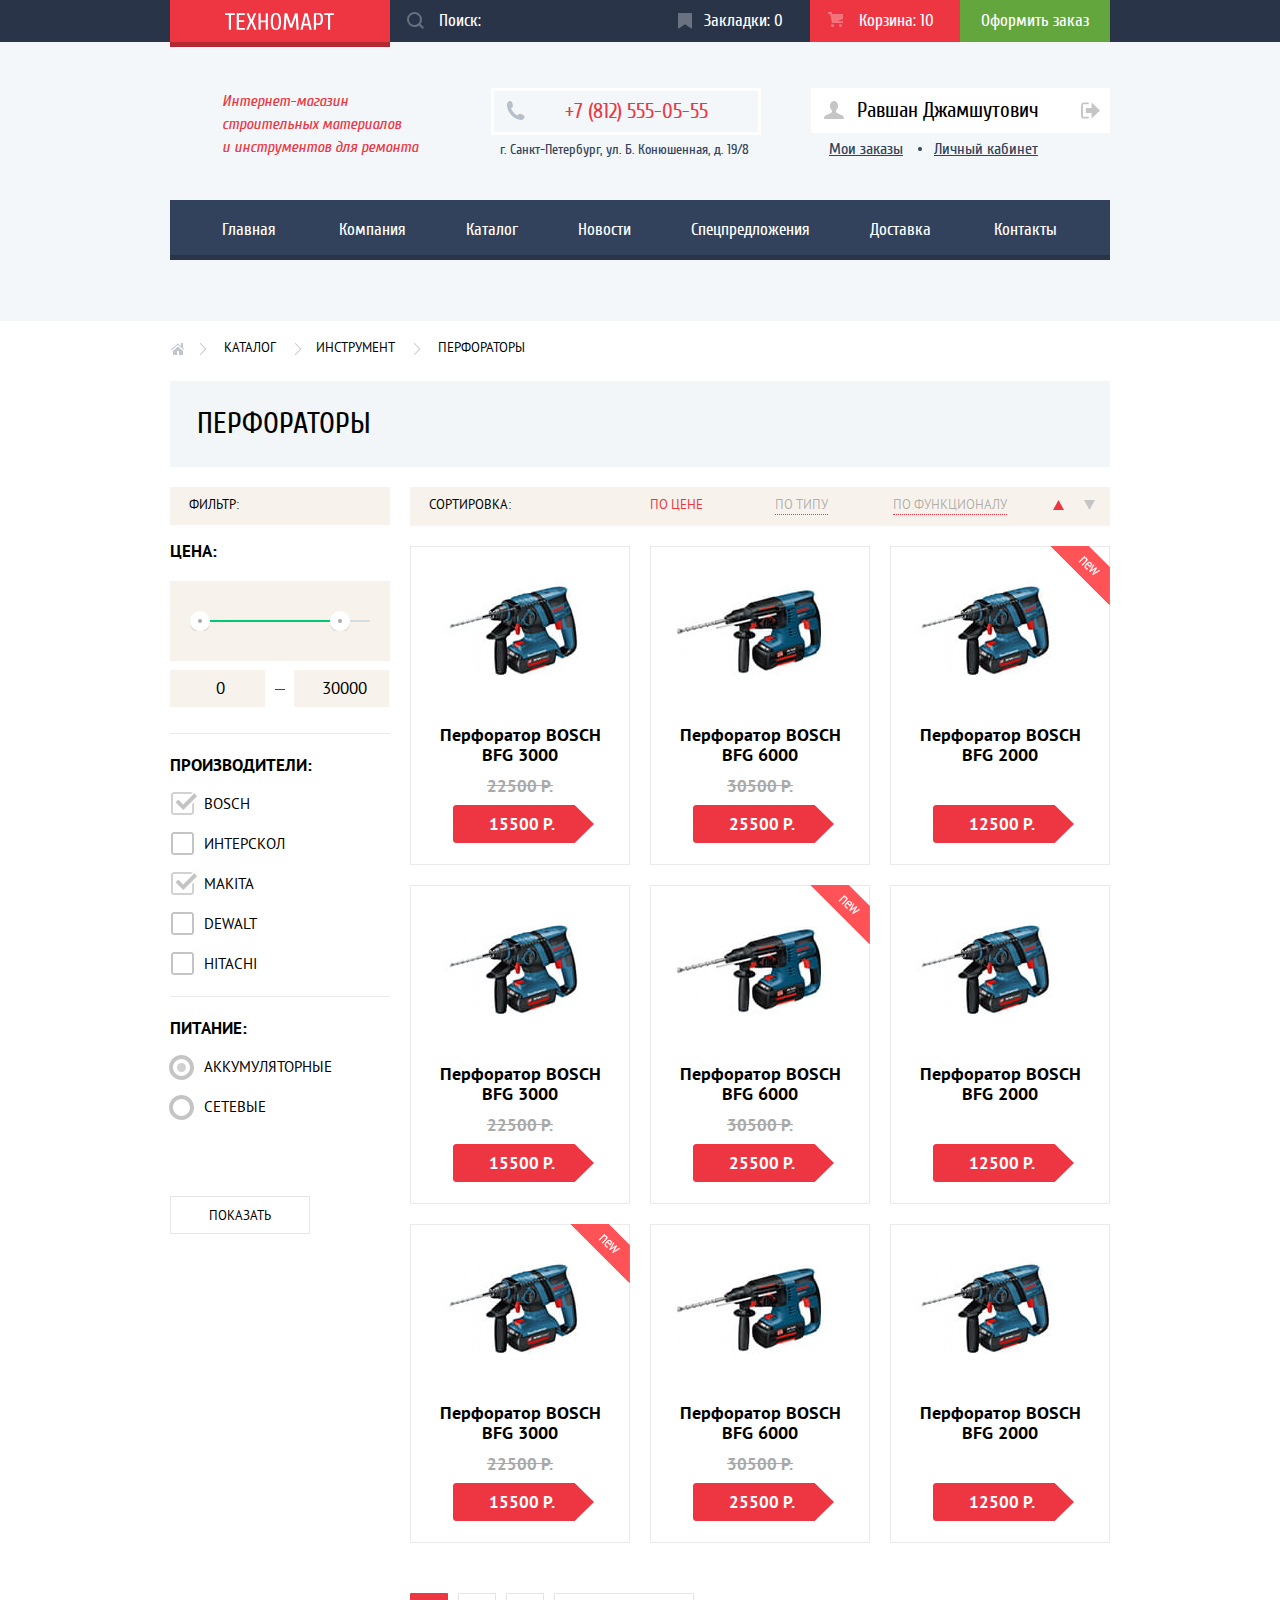
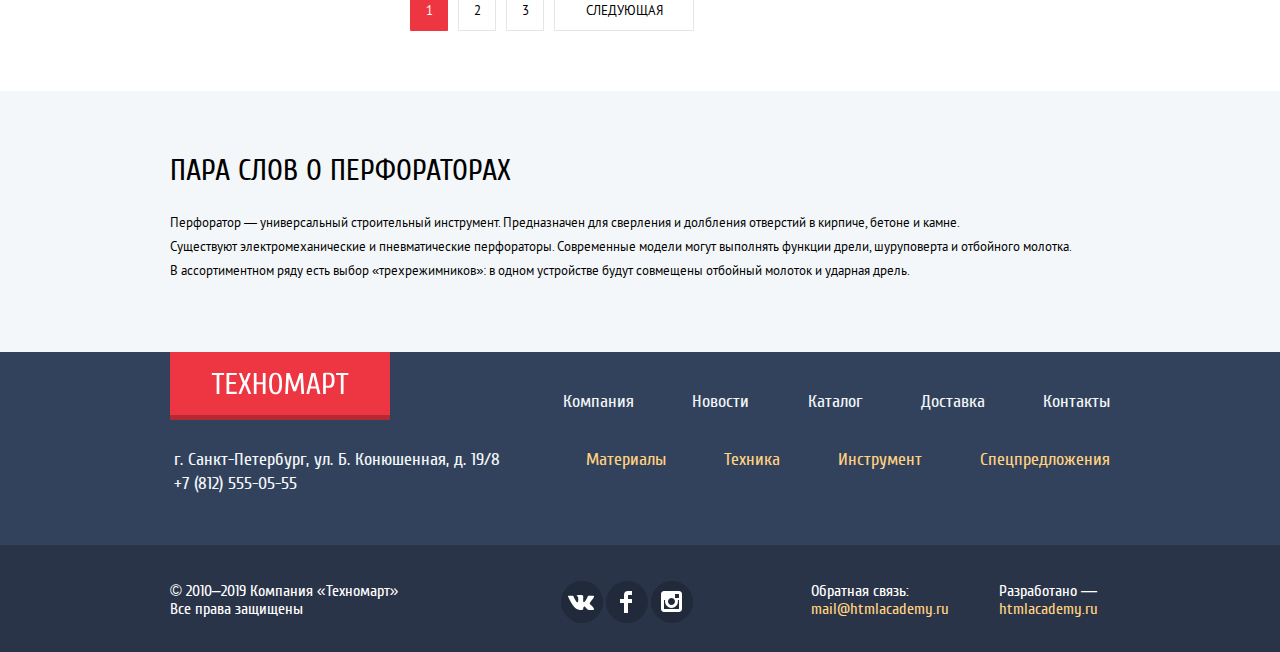
==== commit ebf2dd7d: "правки" ====
--- a/catalog.html
+++ b/catalog.html
@@ -342,7 +342,7 @@
             <a class="logo-footer" href="index.html">
               <img src="img/logo-footer.svg" alt="Техномарт" width="138" height="23">
             </a>
-            <address class="footer-adress">г. Санкт-Петербург, ул. Б. Конюшенная, д. 19/8
+            <address class="footer-adress" x-ms-format-detection="none">г. Санкт-Петербург, ул. Б. Конюшенная, д. 19/8
               +7 (812) 555-05-55
             </address>
           </div>
--- a/css/style.css
+++ b/css/style.css
@@ -1942,6 +1942,7 @@
 
   background-image: url("../img/checkbox-off.svg");
   background-repeat: no-repeat;
+  opacity: 0.79;
 
   top: 0px;
   left: -33px;
@@ -1956,31 +1957,12 @@
 
   background-image: url("../img/checkbox-on.svg");
   background-repeat: no-repeat;
+  opacity: 0.79;
 
   top: 0px;
   left: -33px;
 }
 
-.filter-input-checkbox:hover + label::before,
-.filter-input-checkbox:focus + label::before {
-  background-image: url("../img/checkbox-off-hover.svg");
-}
-
-.filter-input-checkbox:disabled + label::before {
-  background-image: url("../img/checkbox-off-hover.svg");
-  opacity: 0.3;
-}
-
-.filter-input-checkbox:checked:hover + label::before,
-.filter-input-checkbox:checked:focus + label::before {
-  background-image: url("../img/checkbox-on-hover.svg");
-}
-
-.filter-input-checkbox:checked:disabled + label::before {
-  background-image: url("../img/checkbox-on-hover.svg");
-  opacity: 0.3;
-}
-
 .filter-input-radio + label::before {
   content: "";
   position: absolute;
@@ -1990,6 +1972,7 @@
 
   background-image: url("../img/radio-off.svg");
   background-repeat: no-repeat;
+  opacity: 0.79;
 
   top: 0px;
   left: -35px;
@@ -2004,31 +1987,29 @@
 
   background-image: url("../img/radio-on.svg");
   background-repeat: no-repeat;
+  opacity: 0.79;
 
   top: 0px;
   left: -35px;
 }
 
+.filter-input-checkbox:hover + label::before,
+.filter-input-checkbox:focus + label::before,
+.filter-input-checkbox:checked:hover + label::before,
+.filter-input-checkbox:checked:focus + label::before,
 .filter-input-radio:hover + label::before,
-.filter-input-radio:focus + label::before {
-  background-image: url("../img/radio-off-hover.svg");
-}
-
-.filter-input-radio:disabled + label::before {
-  background-image: url("../img/radio-off-hover.svg");
-  opacity: 0.3;
-}
-
+.filter-input-radio:focus + label::before,
 .filter-input-radio:checked:hover + label::before,
 .filter-input-radio:checked:focus + label::before {
-  background-image: url("../img/radio-on-hover.svg");
-}
-
+  opacity: 1;
+}
+
+.filter-input-checkbox:disabled + label::before,
+.filter-input-checkbox:checked:disabled + label::before,
+.filter-input-radio:disabled + label::before,
 .filter-input-radio:checked:disabled + label::before {
-  background-image: url("../img/radio-on-hover.svg");
   opacity: 0.3;
 }
-
 
 .results-button {
   width: 140px;
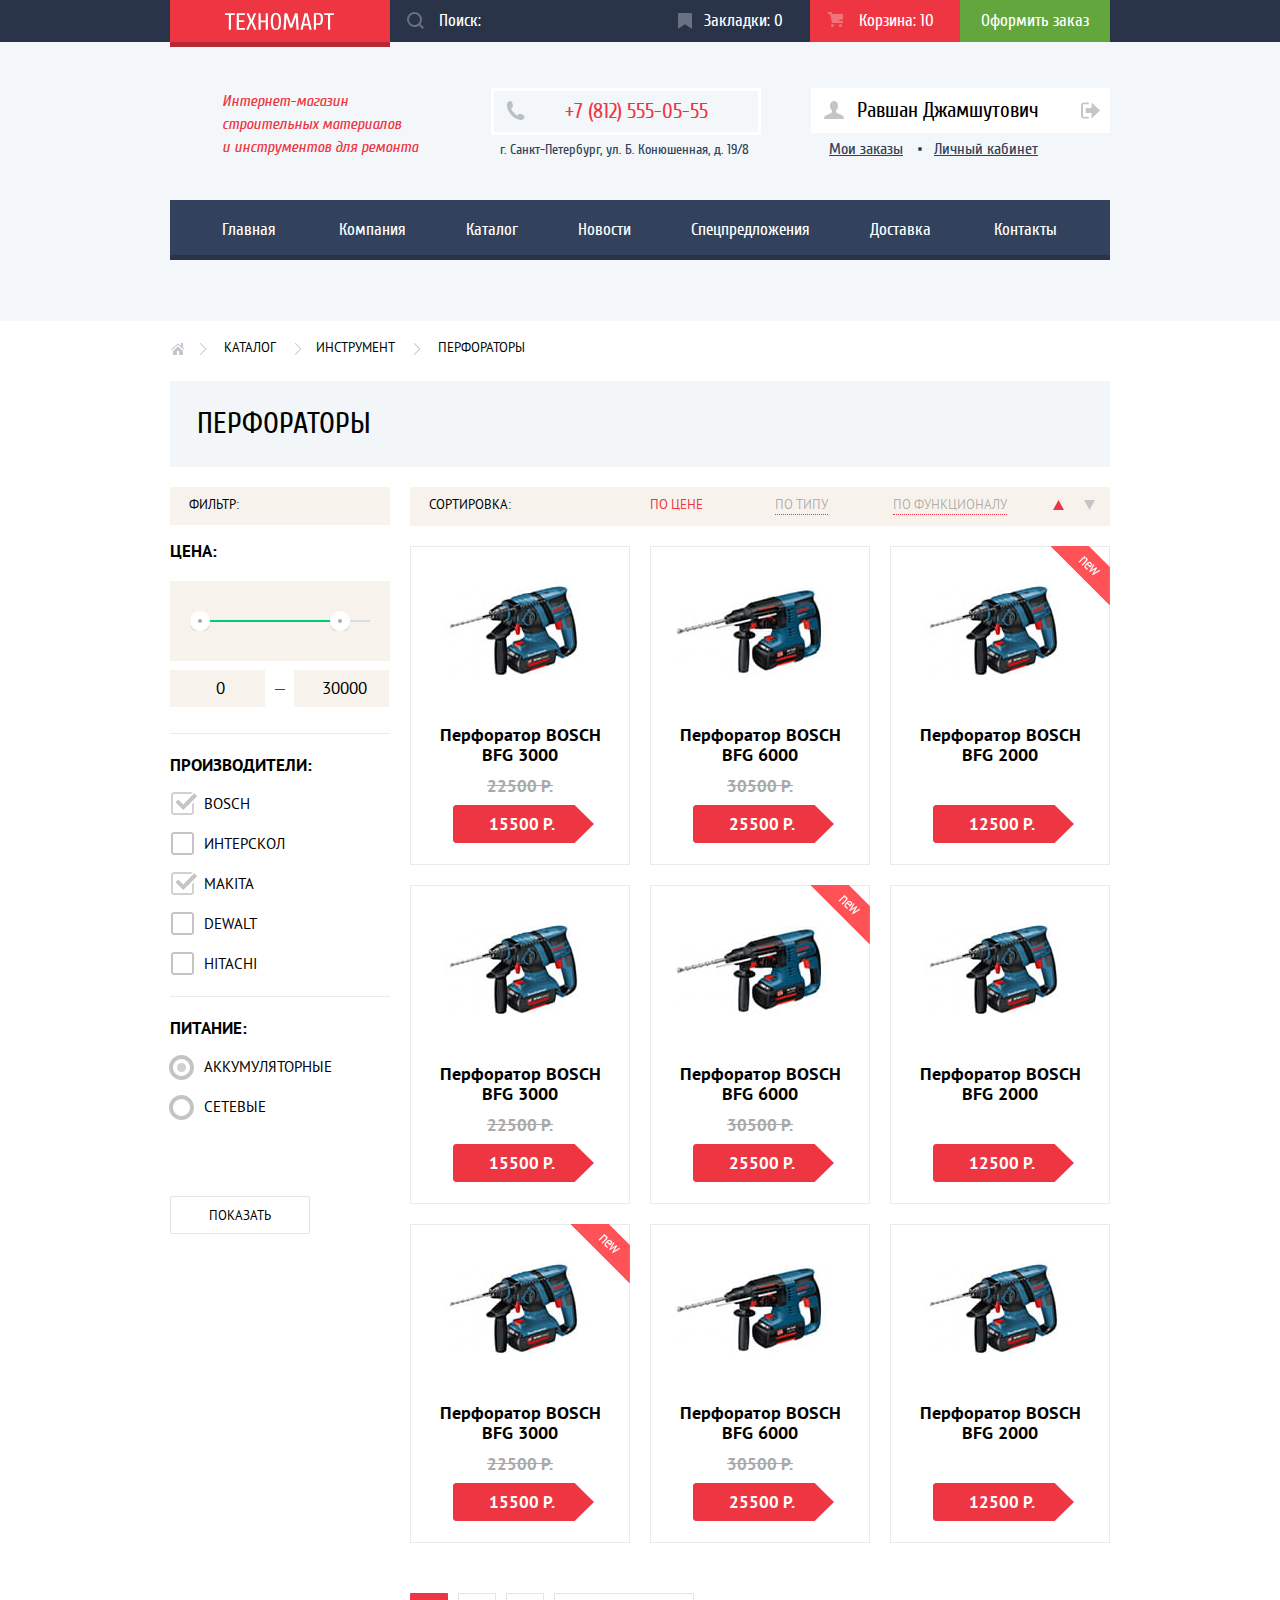
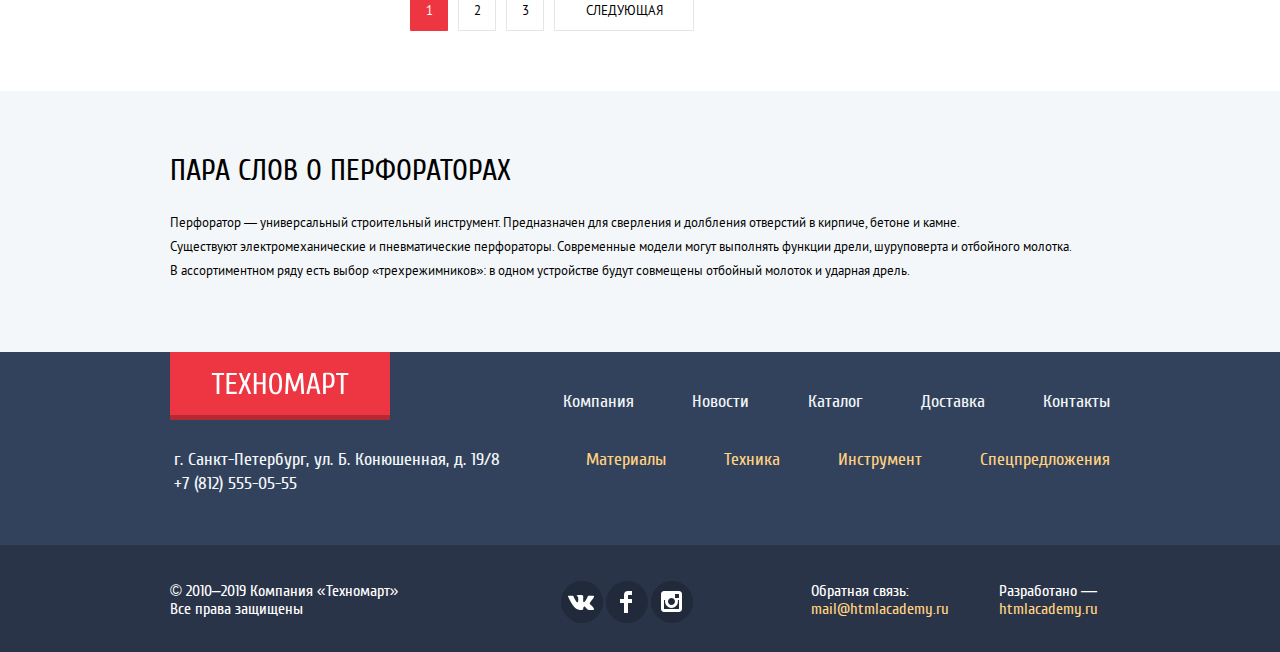
==== commit fb0f0cfd: "Правки" ====
--- a/catalog.html
+++ b/catalog.html
@@ -69,7 +69,7 @@
 
         <nav class="site-navigation container">
           <ul>
-            <li class="site-navigation-main-link"><a href="index.html">Главная</a></li>
+            <li><a href="index.html">Главная</a></li>
             <li class="site-navigation-company-link"><a href="about-company.html">Компания</a></li>
             <li><a>Каталог</a></li>
             <li><a href="news.html">Новости</a></li>
@@ -178,12 +178,12 @@
 
             <ul class="catalog-items-wrapper">
               <li class="catalog-item">
-                <a href="catalog-item.html">
-                  <h3>Перфоратор BOSCH BFG 3000</h3>
-                  <p class="catalog-item-image">
-                    <img src="img/item-image2.jpg" alt="Перфоратор BOSCH BFG 3000" width="218" height="170">
-                  </p>
-                </a>
+                <div class="catalog-item-wrapper">
+                  <a href="catalog-item.html">
+                    <h3>Перфоратор BOSCH BFG 3000</h3>
+                  </a>
+                  <img src="img/item-image2.jpg"  alt="Перфоратор BOSCH BFG 3000" width=218 height="170">
+                </div>
                 <del>22500 р.</del>
                 <p class="new-price">15500 р.</p>
                 <div class="item-buttons">
@@ -193,12 +193,12 @@
               </li>
 
               <li class="catalog-item">
-                <a href="catalog-item.html">
-                  <h3>Перфоратор BOSCH BFG 6000</h3>
-                  <p class="catalog-item-image">
-                    <img src="img/item-image3.jpg" alt="Перфоратор BOSCH BFG 6000" width="218" height="170">
-                  </p>
-                </a>
+                <div class="catalog-item-wrapper">
+                  <a href="catalog-item.html">
+                    <h3>Перфоратор BOSCH BFG 6000</h3>
+                  </a>
+                  <img src="img/item-image3.jpg"  alt="Перфоратор BOSCH BFG 6000" width=218 height="170">
+                </div>
                 <del>30500 р.</del>
                 <p class="new-price">25500 р.</p>
                 <div class="item-buttons">
@@ -208,12 +208,12 @@
               </li>
 
               <li class="catalog-item no-sale-item flag">
-                <a href="catalog-item.html">
-                  <h3>Перфоратор BOSCH BFG 2000</h3>
-                  <p class="catalog-item-image">
-                    <img src="img/item-image4.jpg" alt="Перфоратор BOSCH BFG 2000" width="218" height="170">
-                  </p>
-                </a>
+                <div class="catalog-item-wrapper">
+                  <a href="catalog-item.html">
+                    <h3>Перфоратор BOSCH BFG 2000</h3>
+                  </a>
+                  <img src="img/item-image2.jpg"  alt="Перфоратор BOSCH BFG 2000" width=218 height="170">
+                </div>
                 <p class="new-price">12500 р.</p>
                 <div class="item-buttons">
                   <button class="button-buy" type="button">Купить</button>
@@ -222,12 +222,12 @@
               </li>
 
               <li class="catalog-item">
-                <a href="catalog-item.html">
-                  <h3>Перфоратор BOSCH BFG 3000</h3>
-                  <p class="catalog-item-image">
-                    <img src="img/item-image2.jpg" alt="Перфоратор BOSCH BFG 3000" width="218" height="170">
-                  </p>
-                </a>
+                <div class="catalog-item-wrapper">
+                  <a href="catalog-item.html">
+                    <h3>Перфоратор BOSCH BFG 3000</h3>
+                  </a>
+                  <img src="img/item-image2.jpg"  alt="Перфоратор BOSCH BFG 3000" width=218 height="170">
+                </div>
                 <del>22500 р.</del>
                 <p class="new-price">15500 р.</p>
                 <div class="item-buttons">
@@ -237,12 +237,12 @@
               </li>
 
               <li class="catalog-item flag">
-                <a href="catalog-item.html">
-                  <h3>Перфоратор BOSCH BFG 6000</h3>
-                  <p class="catalog-item-image">
-                    <img src="img/item-image3.jpg" alt="Перфоратор BOSCH BFG 6000" width="218" height="170">
-                  </p>
-                </a>
+                <div class="catalog-item-wrapper">
+                  <a href="catalog-item.html">
+                    <h3>Перфоратор BOSCH BFG 6000</h3>
+                  </a>
+                  <img src="img/item-image3.jpg"  alt="Перфоратор BOSCH BFG 6000" width=218 height="170">
+                </div>
                 <del>30500 р.</del>
                 <p class="new-price">25500 р.</p>
                 <div class="item-buttons">
@@ -252,12 +252,12 @@
               </li>
 
               <li class="catalog-item no-sale-item">
-                <a href="catalog-item.html">
-                  <h3>Перфоратор BOSCH BFG 2000</h3>
-                  <p class="catalog-item-image">
-                    <img src="img/item-image4.jpg" alt="Перфоратор BOSCH BFG 2000" width="218" height="170">
-                  </p>
-                </a>
+                <div class="catalog-item-wrapper">
+                  <a href="catalog-item.html">
+                    <h3>Перфоратор BOSCH BFG 2000</h3>
+                  </a>
+                  <img src="img/item-image2.jpg"  alt="Перфоратор BOSCH BFG 2000" width=218 height="170">
+                </div>
                 <p class="new-price">12500 р.</p>
                 <div class="item-buttons">
                   <button class="button-buy" type="button">Купить</button>
@@ -266,12 +266,12 @@
               </li>
 
               <li class="catalog-item flag">
-                <a href="catalog-item.html">
-                  <h3>Перфоратор BOSCH BFG 3000</h3>
-                  <p class="catalog-item-image">
-                    <img src="img/item-image2.jpg" alt="Перфоратор BOSCH BFG 3000" width="218" height="170">
-                  </p>
-                </a>
+                <div class="catalog-item-wrapper">
+                  <a href="catalog-item.html">
+                    <h3>Перфоратор BOSCH BFG 3000</h3>
+                  </a>
+                  <img src="img/item-image2.jpg"  alt="Перфоратор BOSCH BFG 3000" width=218 height="170">
+                </div>
                 <del>22500 р.</del>
                 <p class="new-price">15500 р.</p>
                 <div class="item-buttons">
@@ -281,12 +281,12 @@
               </li>
 
               <li class="catalog-item">
-                <a href="catalog-item.html">
-                  <h3>Перфоратор BOSCH BFG 6000</h3>
-                  <p class="catalog-item-image">
-                    <img src="img/item-image3.jpg" alt="Перфоратор BOSCH BFG 6000" width="218" height="170">
-                  </p>
-                </a>
+                <div class="catalog-item-wrapper">
+                  <a href="catalog-item.html">
+                    <h3>Перфоратор BOSCH BFG 6000</h3>
+                  </a>
+                  <img src="img/item-image3.jpg"  alt="Перфоратор BOSCH BFG 6000" width=218 height="170">
+                </div>
                 <del>30500 р.</del>
                 <p class="new-price">25500 р.</p>
                 <div class="item-buttons">
@@ -296,12 +296,12 @@
               </li>
 
               <li class="catalog-item no-sale-item">
-                <a href="catalog-item.html">
-                  <h3>Перфоратор BOSCH BFG 2000</h3>
-                  <p class="catalog-item-image">
-                    <img src="img/item-image4.jpg" alt="Перфоратор BOSCH BFG 2000" width="218" height="170">
-                  </p>
-                </a>
+                <div class="catalog-item-wrapper">
+                  <a href="catalog-item.html">
+                    <h3>Перфоратор BOSCH BFG 2000</h3>
+                  </a>
+                  <img src="img/item-image2.jpg"  alt="Перфоратор BOSCH BFG 2000" width=218 height="170">
+                </div>
                 <p class="new-price">12500 р.</p>
                 <div class="item-buttons">
                   <button class="button-buy" type="button">Купить</button>
--- a/css/style.css
+++ b/css/style.css
@@ -467,8 +467,8 @@
   margin-top: 0px;
   margin-right: 0px;
   margin-left: 0px;
-  padding-left: 0px;
-  padding-right: 0px;
+  padding-left: 22px;
+  padding-right: 22px;
 
   list-style: none;
 }
@@ -486,18 +486,12 @@
   color: #ffffff;
 }
 
-.site-navigation-main-link a {
-  padding-left: 52px;
-}
 
 .site-navigation-company-link a,
 .site-navigation-contacts-link a {
   padding-left: 33px;
 }
 
-.site-navigation-contacts-link a {
-  padding-right: 52px;
-}
 
 .site-navigation a:hover,
 .site-navigation a:focus {
@@ -951,12 +945,7 @@
   border: 1px solid #eaeaea;
 }
 
-.catalog-item-image {
-  margin-top: 0px;
-  margin-bottom: 8px;
-}
-
-.catalog-item a {
+.catalog-item-wrapper {
   display: flex;
   flex-direction: column-reverse;
 }
@@ -981,6 +970,8 @@
 .catalog-item img {
   display: block;
   margin: 0 auto;
+  margin-top: 0px;
+  margin-bottom: 8px;
 }
 
 .catalog-item.flag::after {
@@ -1040,7 +1031,7 @@
   padding-bottom: 40px;
   padding-left: 0px;
 
-  background-color: rgba(255,255,255,0.9);
+  background-color: #ffffff;
   z-index: 10;
 }
 
@@ -1135,14 +1126,10 @@
   display: none;
 }
 
-.catalog-item:hover .item-buttons {
-  display: block;
-}
-
+.catalog-item:hover .item-buttons,
 .catalog-item:focus-within .item-buttons {
   display: block;
 }
-
 
 /* популярные производители */
 
@@ -1338,7 +1325,7 @@
 
 .services-heading {
   margin-top: 36px;
-  margin-bottom: 24px;
+  margin-bottom: 23px;
 
   font-family: "Cuprum", Arial, sans-serif;
   font-size: 36px;
@@ -1416,7 +1403,7 @@
 }
 
 .transport-wrapper {
-  width: 386px;
+  width: 400px;
   margin-bottom: 16px;
 }
 
@@ -1464,7 +1451,7 @@
 
 .map {
   display: block;
-  margin-bottom: 32px;
+  margin-bottom: 33px;
 }
 
 .contacts-wrapper .red-button {
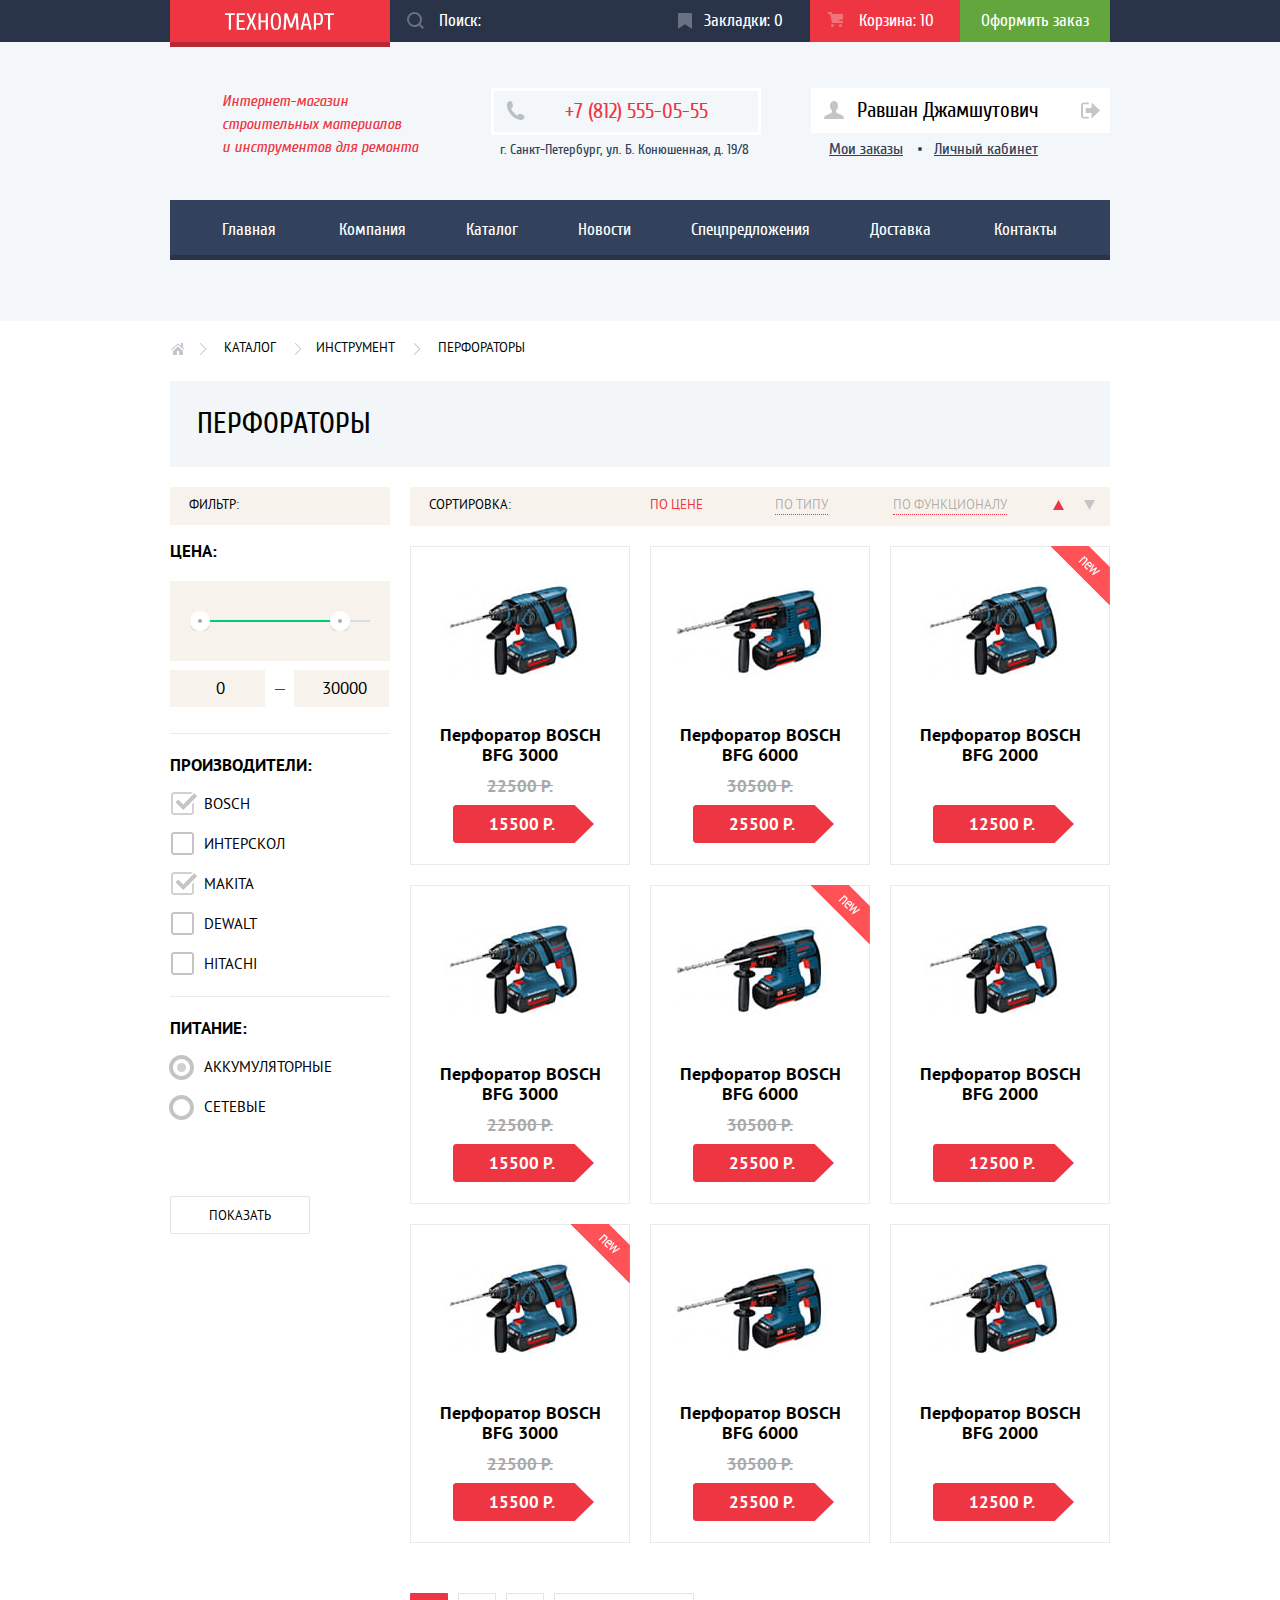
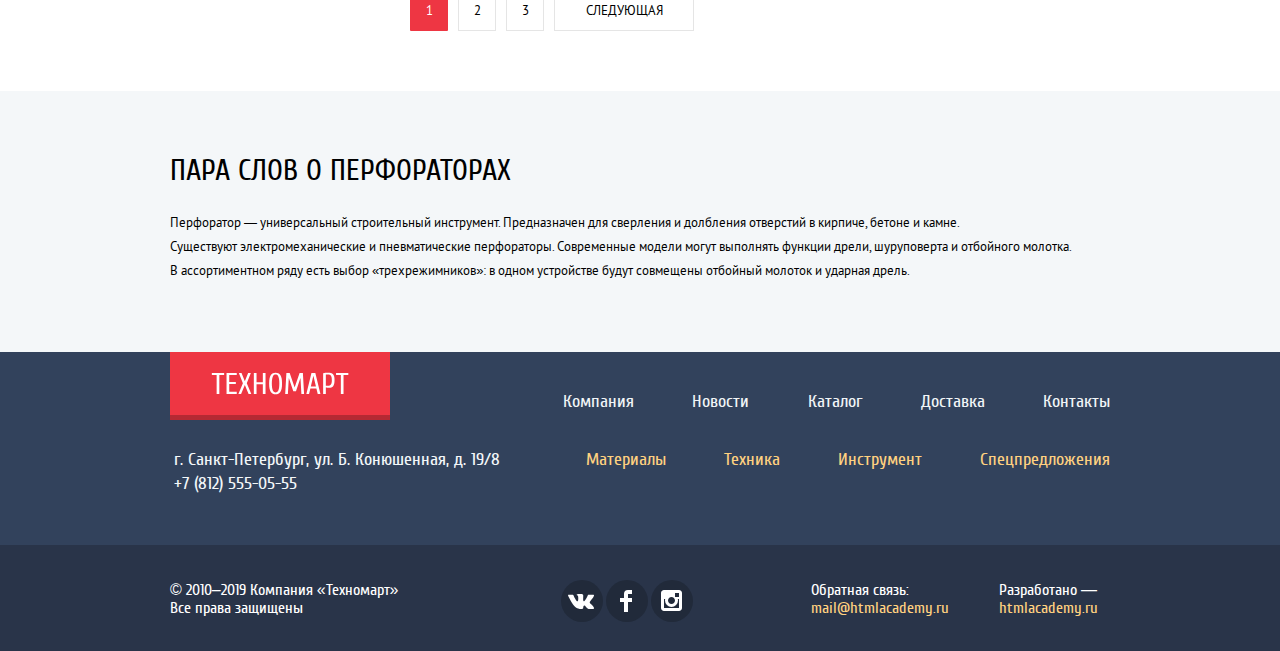
==== commit b7bf6f62: "changes" ====
--- a/catalog.html
+++ b/catalog.html
@@ -167,16 +167,16 @@
                 <li><a href="#">По функционалу</a></li>
               </ul>
               <div class="dir">
-                <a class="up current-dir"><span class="visually-hidden">Вверх</span>
+                <a class="up up-down-dir current-dir"><span class="visually-hidden">Вверх</span>
                   <svg xmlns="http://www.w3.org/2000/svg" width="11" height="10" viewBox="0 0 11 10"><path fill="#231F20" d="M5.5 0L0 10h11z"/></svg>
                 </a>
-                <a class="down" href="#"><span class="visually-hidden">Вниз</span>
+                <a class="up-down-dir" href="#"><span class="visually-hidden">Вниз</span>
                   <svg xmlns="http://www.w3.org/2000/svg" width="11" height="10" viewBox="0 0 11 10"><path fill="#231F20" d="M5.5 10L0 0h11"/></svg>
                 </a>
               </div>
             </div>
 
-            <ul class="catalog-items-wrapper">
+            <ul class="catalog-items-wrapper js-catalog">
               <li class="catalog-item">
                 <div class="catalog-item-wrapper">
                   <a href="catalog-item.html">
@@ -342,9 +342,9 @@
             <a class="logo-footer" href="index.html">
               <img src="img/logo-footer.svg" alt="Техномарт" width="138" height="23">
             </a>
-            <address class="footer-adress" x-ms-format-detection="none">г. Санкт-Петербург, ул. Б. Конюшенная, д. 19/8
-              +7 (812) 555-05-55
-            </address>
+            <address class="footer-adress">г. Санкт-Петербург, ул. Б. Конюшенная, д. 19/8</address>
+            <a class="footer-adress" href="tel:+78125550555">+7 (812) 555-05-55</a>
+
           </div>
           <div class="footer-nav-wrapper">
             <ul class="footer-nav">
@@ -391,13 +391,15 @@
       <div class="modal modal-basket">
         <p>Товар добавлен в корзину!</p>
         <div class="basket-buttons">
-          <a class="red-button" href="#">Оформить заказ</a>
-          <a class="basket-continue" href="#">Продолжить покупки</a>
-        </div>
-        <button class="modal-close" type="button">
+          <a class="red-button js-modal-close" href="#">Оформить заказ</a>
+          <a class="basket-continue js-modal-close" href="#">Продолжить покупки</a>
+        </div>
+        <button class="modal-close js-modal-close" type="button">
           <span class="visually-hidden">Закрыть</span>
         </button>
       </div>
 
+      <script src="js/script.js"></script>
+
   </body>
 </html>
--- a/css/style.css
+++ b/css/style.css
@@ -791,14 +791,21 @@
   opacity: 0.3;
 }
 
-.slide-1 {
-  position: absolute;
+.slide-btn-wrapper {
+  position: absolute;
+  bottom: 33px;
+  left: 50%;
+  transform: translateX(-50%);
+}
+
+.slide-btn {
+  position: relative;
   width: 10px;
   height: 10px;
   padding-left: 0px;
   padding-right: 0px;
-  bottom: 36px;
-  left: 295px;
+  margin-left: 3px;
+  margin-right: 3px;
 
   background-color: #ffffff;
   background-repeat: no-repeat;
@@ -807,24 +814,7 @@
   border-radius: 50%;
 }
 
-.slide-2 {
-  position: absolute;
-  width: 10px;
-  height: 10px;
-  padding-left: 0px;
-  padding-right: 0px;
-  bottom: 36px;
-  right: 295px;
-
-  background-color: #ffffff;
-  background-repeat: no-repeat;
-  border: none ;
-
-  border-radius: 50%;
-}
-
-
-.indicator::before {
+.slide-btn.active::before {
   content: "";
   position: absolute;
 
@@ -838,10 +828,6 @@
   background-repeat: no-repeat;
 
   border-radius: 50%;
-}
-
-.hummer-drill {
-  display: none;
 }
 
 .discounts {
@@ -933,8 +919,15 @@
 
 .list-wrapper {
   display: flex;
-  justify-content: space-between;
   flex-wrap: wrap;
+}
+
+.list-wrapper li {
+  margin-right: 20px;
+}
+
+.list-wrapper li:nth-child(4n) {
+  margin-right: 0px;
 }
 
 .catalog-item {
@@ -1126,7 +1119,10 @@
   display: none;
 }
 
-.catalog-item:hover .item-buttons,
+.catalog-item:hover .item-buttons {
+  display: block;
+}
+
 .catalog-item:focus-within .item-buttons {
   display: block;
 }
@@ -1134,7 +1130,7 @@
 /* популярные производители */
 
 .manufacturers {
-  padding-bottom: 65px;
+  padding-bottom: 66px;
 }
 
 .manufacturers-item {
@@ -1181,59 +1177,23 @@
   margin: 0 auto;
 }
 
-.item-bosch {
-  padding-top: 53px;
-  padding-bottom: 54px;
-}
-
-.item-makita {
-  padding-top: 50px;
-  padding-bottom: 54px;
-}
-
-.item-dewalt {
-  padding-top: 48px;
-  padding-bottom: 52px;
-}
-
-.item-interscol {
-  padding-top: 20px;
-  padding-bottom: 36px;
-}
-
-.item--hitachi {
-  padding-top: 57px;
-  padding-bottom: 56px;
-  padding-left: 3px;
-}
-
-.item-lg {
-  padding-top: 34px;
-  padding-bottom: 37px;
-}
-
-.item-aeg {
-  padding-top: 22px;
-  padding-bottom: 26px;
-}
-
-.item-metabo {
-  padding-top: 33px;
-  padding-bottom: 42px;
-  padding-left: 4px;
-}
-
+.manufacturers-item li {
+  display: flex;
+  justify-content: center;
+  align-items: center;
+}
 
 /* Сервисы */
 
 .services {
   background-color: #f4f7f9;
+  padding-top: 64px;
 }
 
 .heading {
   margin-top: 0px;
   margin-bottom: 25px;
-  padding-top: 64px;
+  padding-top: 0px;
 
   font-family: "Cuprum", Arial, sans-serif;
   font-size: 30px;
@@ -1301,8 +1261,8 @@
   outline: none;
 }
 
-.services-active,
-.services-active:hover,
+.services-button.active,
+.services-button.active:hover,
 .services-button:active {
   color: #32425c;
 
@@ -1320,7 +1280,8 @@
 }
 
 .services-slider li {
-  padding-bottom: 130px;
+  min-height: 286px;
+  padding-bottom: 30px;
 }
 
 .services-heading {
@@ -1341,39 +1302,31 @@
   margin-bottom: 0px;
 }
 
+.slide {
+  display: none;
+  background-repeat: no-repeat;
+}
+
+.slide p {
+  width: 380px;
+}
+
 .slide-delivery {
-  display: block;
   background-image: url("../img/delivery.png");
-  background-repeat: no-repeat;
   background-position: 150px 25px;
 }
 
-.slide-delivery p {
-  width: 275px;
-}
-
 .slide-guarantee {
-  display: none;
-
   background-image: url("../img/guarantee.png");
-  background-repeat: no-repeat;
   background-position: top right;
 }
 
-.slide-guarantee p {
-  width: 379px;
-}
-
 .slide-credit {
-  display: none;
-
   background-image: url("../img/credit.png");
-  background-repeat: no-repeat;
   background-position: top right;
 }
 
 .slide-credit p {
-  width: 279px;
   margin-bottom: 30px;
 }
 
@@ -1385,12 +1338,24 @@
   background-color: #ff5357;
 }
 
+.active-slide {
+  display: block;
+}
+
+.js-slide {
+  display: none;
+}
+
+.js-slide-active {
+  display: block;
+}
+
 /* О компании */
 
 .about-company {
   display: flex;
   justify-content: space-between;
-  padding-top: 15px;
+  padding-top: 79px;
   padding-bottom: 85px;
 }
 
@@ -2091,7 +2056,6 @@
 }
 
 .dir {
-  /* margin-right: 17px; */
   margin-top: 7px;
 }
 
@@ -2099,20 +2063,16 @@
   margin-right: 17px;
 }
 
-.up path,
-.down path {
+.up-down-dir path {
   fill: #c5c5c5
 }
 
-.up:hover path,
-.down:hover path,
-.up:hover path,
-.down:hover path {
+.up-down-dir:hover path,
+.up-down-dir:focus path {
   fill: #231F20;
 }
 
-.up:active path,
-.down:active path {
+.up-down-dir:active path {
   fill: #ee3643;
 }
 
@@ -2204,14 +2164,11 @@
 }
 
 .about-product {
+  padding-top: 65px;
   padding-bottom: 36px;
   background-color: #f4f7f9;
 }
 
-.about-product .heading {
-  padding-top: 65px;
-}
-
 
 /* Стилизация футера */
 
@@ -2224,7 +2181,7 @@
 .footer-flex {
   display: flex;
   justify-content: space-between;
-  padding-bottom: 49px;
+  padding-bottom: 48px;
 }
 
 .footer-logo-wrapper {
@@ -2329,7 +2286,7 @@
   display: flex;
   flex-wrap: wrap;
 
-  padding-top: 35px;
+  padding-top: 34px;
 }
 
 .footer-copyright-company {
@@ -2449,16 +2406,57 @@
 
 /* Стилизация модальных окон */
 
+@keyframes bounce {
+  0% {
+    transform: translateY(-2000px);
+  }
+
+  70% {
+    transform: translateY(30px);
+  }
+
+  90% {
+    transform: translateY(-10px);
+  }
+
+  100% {
+    transform: translateY(0);
+  }
+}
+
+@keyframes shake {
+  0%,
+  100% {
+    transform: translateX(0);
+  }
+
+  10%,
+  30%,
+  50%,
+  70%,
+  90% {
+    transform: translateX(-10px);
+  }
+
+  20%,
+  40%,
+  60%,
+  80% {
+    transform: translateX(10px);
+  }
+}
+
 .modal {
   position: fixed;
   left: 50%;
-  top: 50%;
-  transform: translateX(-50%) translateY(-50%);
 }
 
 .modal-form {
   display: none;
   width: 620px;
+
+  margin-left: -310px;
+  top: 95px;
 
   background-color: #ffffff;
   border-top: 7px solid #ff5257;
@@ -2578,6 +2576,9 @@
   width: 940px;
   height: 446px;
 
+  margin-left: -470px;
+  top: 95px;
+
   box-shadow: 0 0 14.7px 1.3px rgba(47, 42, 43, 0.5);
 
   z-index: 30;
@@ -2586,6 +2587,9 @@
 .modal-basket {
   display: none;
   width: 620px;
+
+  margin-left: -310px;
+  top: 150px;
 
   background-color: #ffffff;
   box-shadow: 0px 20px 40px 0 rgba(41, 52, 73, 0.75);
@@ -2650,3 +2654,13 @@
   color: rgba(0, 0, 0, 0.3);
   outline: none;
 }
+
+.modal-show {
+  display: block;
+
+  animation: bounce 0.6s;
+}
+
+.modal-error {
+  animation: shake 0.6s;
+}
